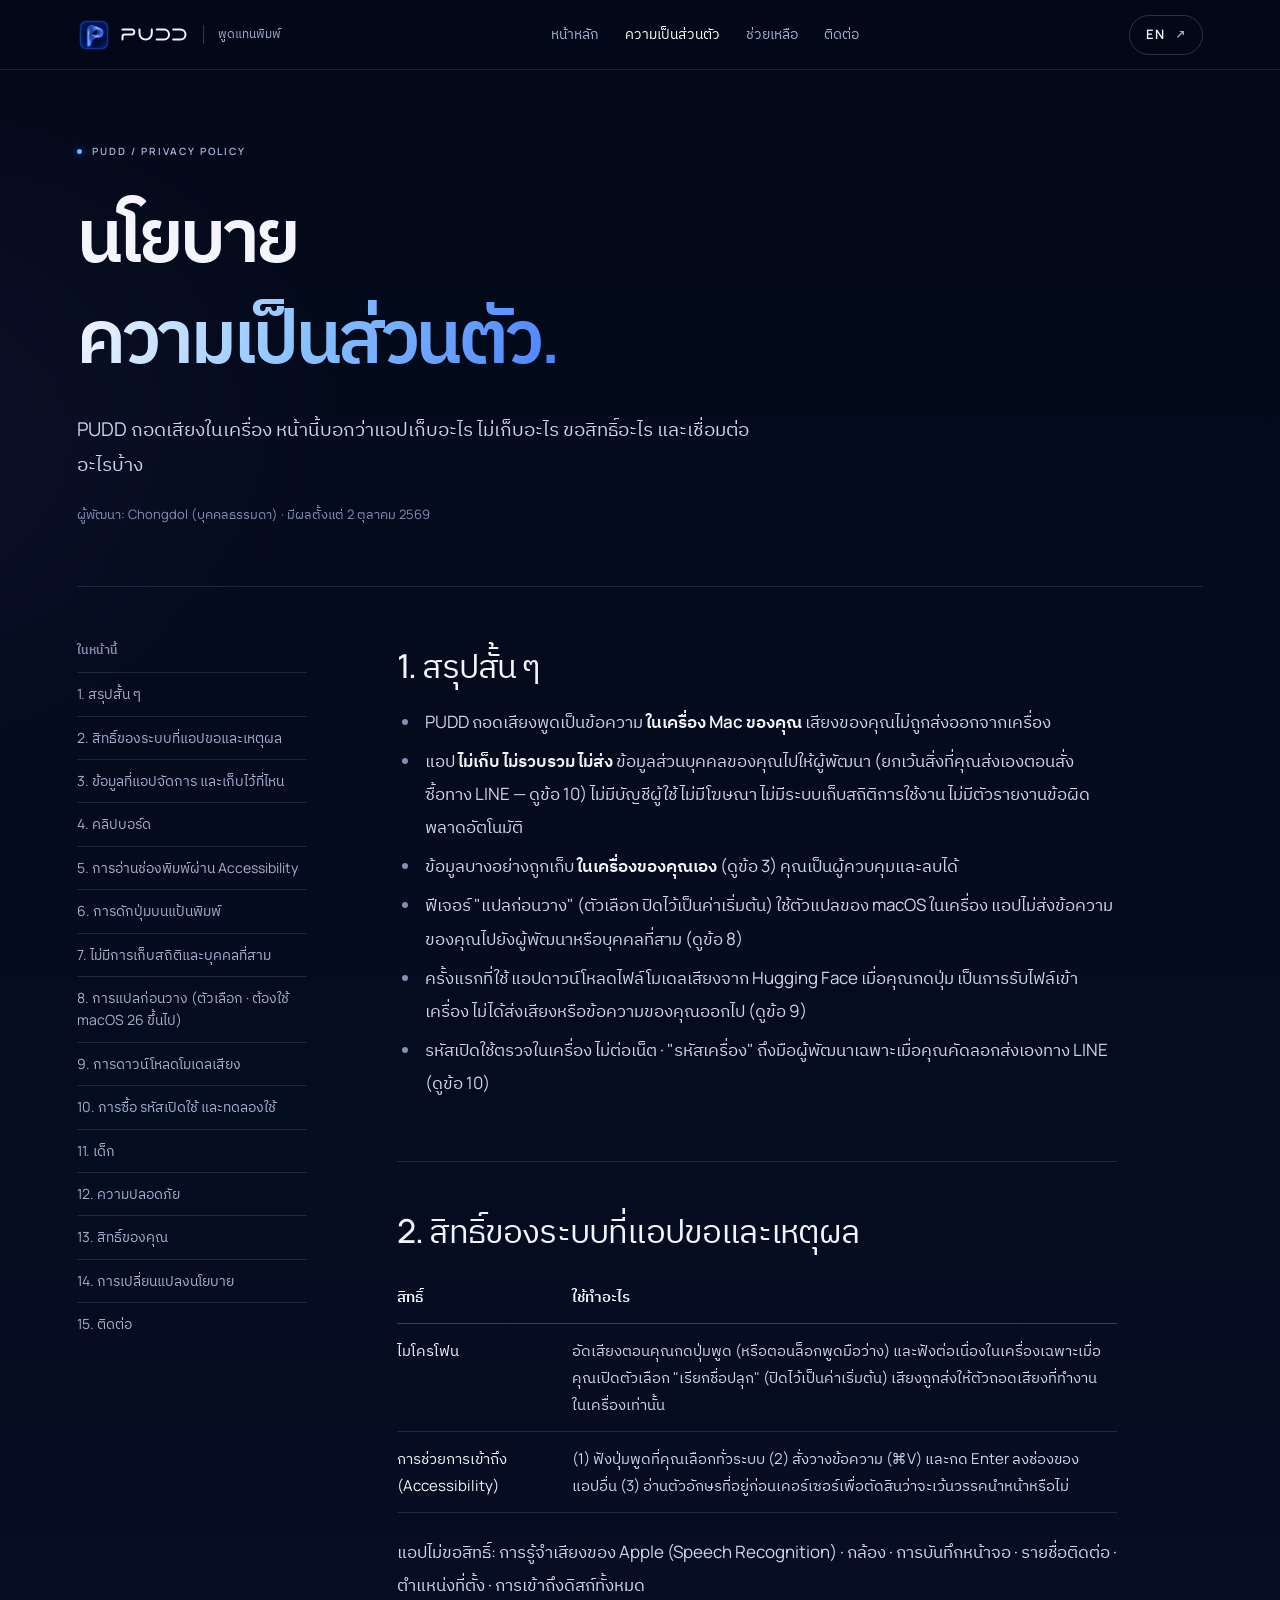
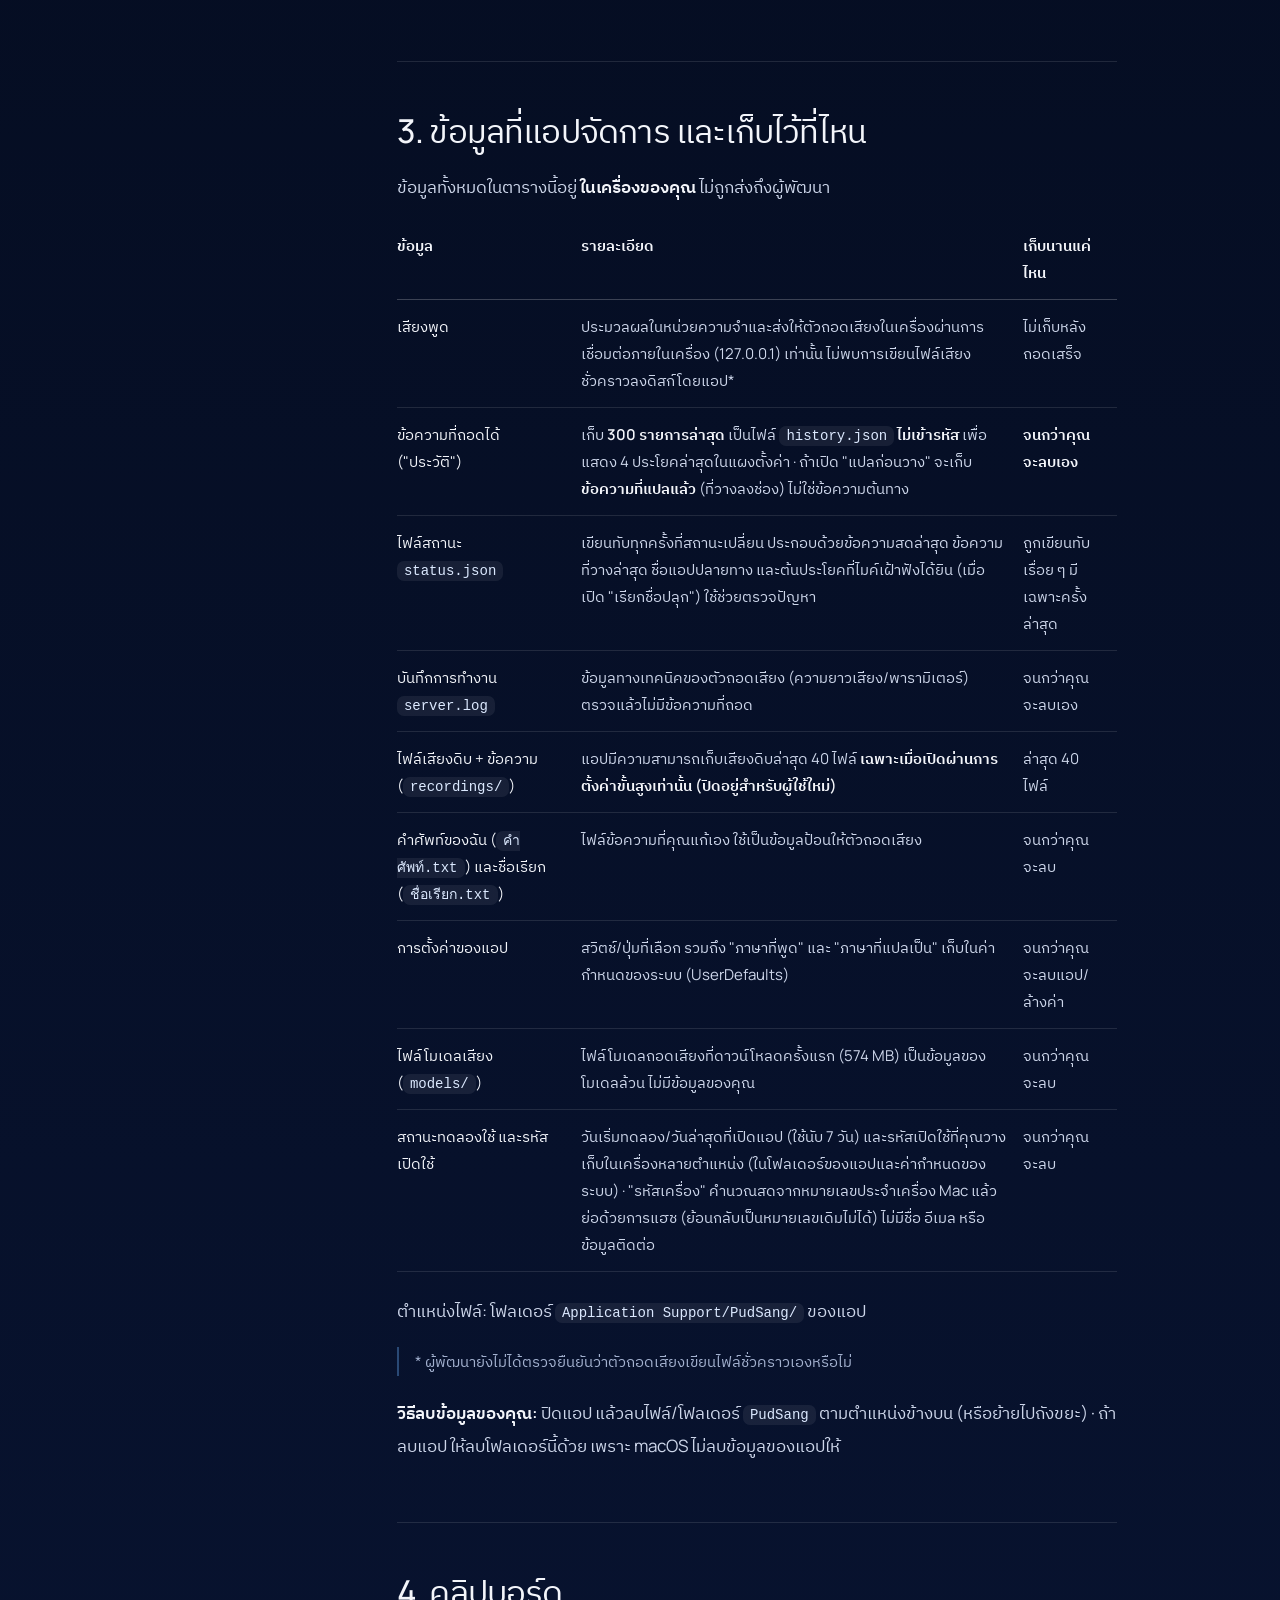
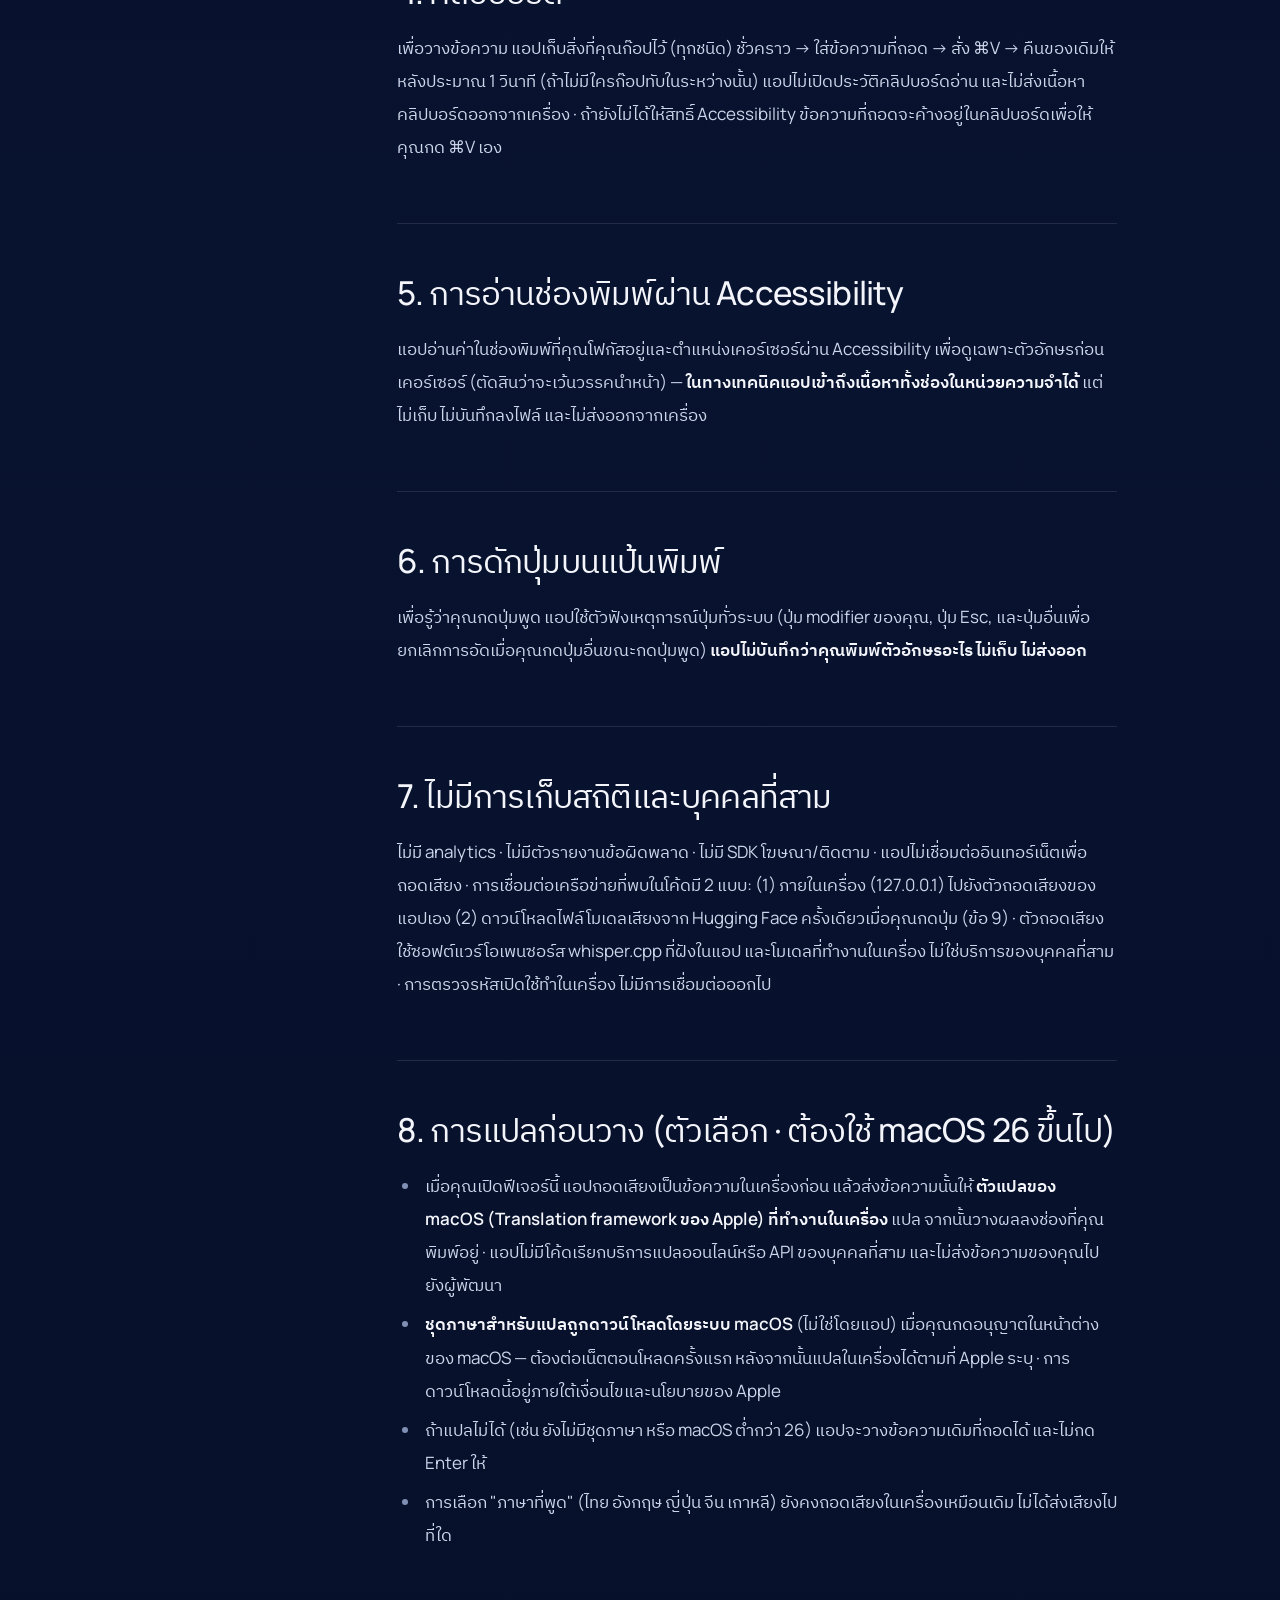
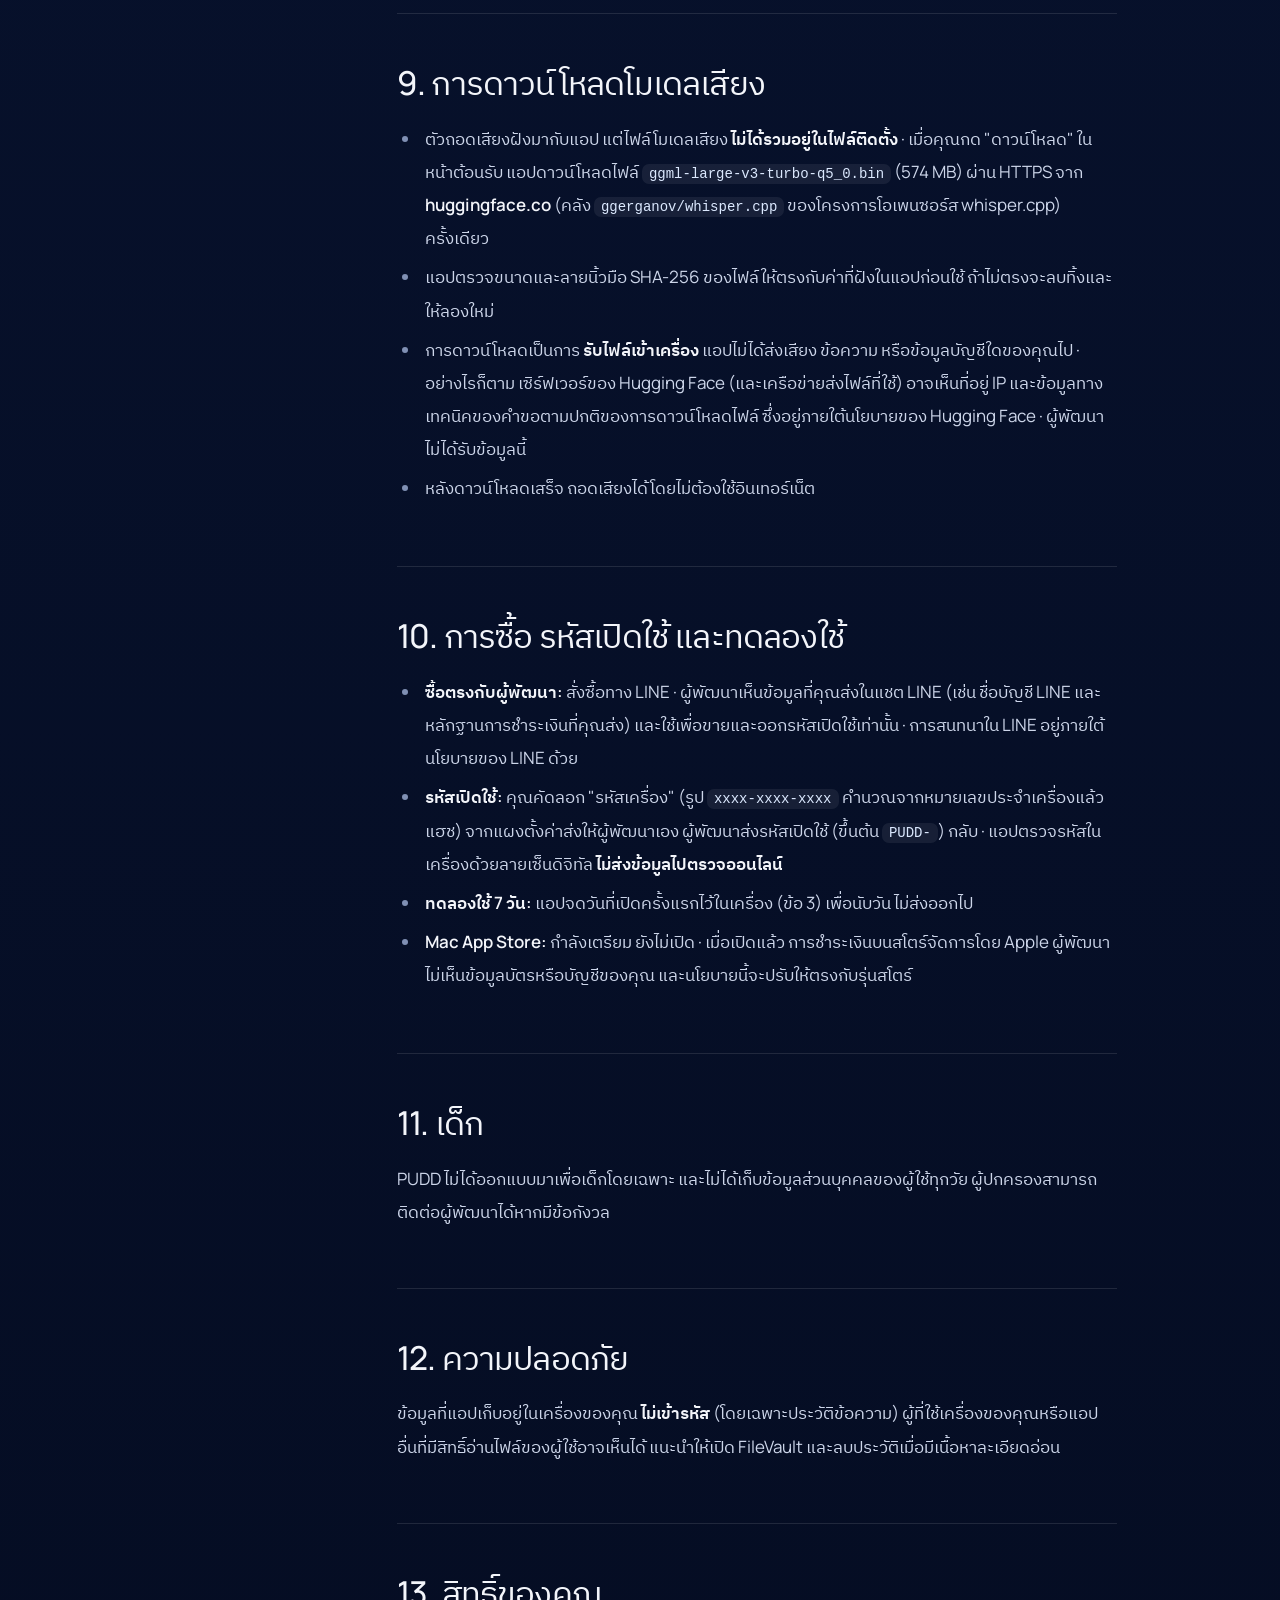
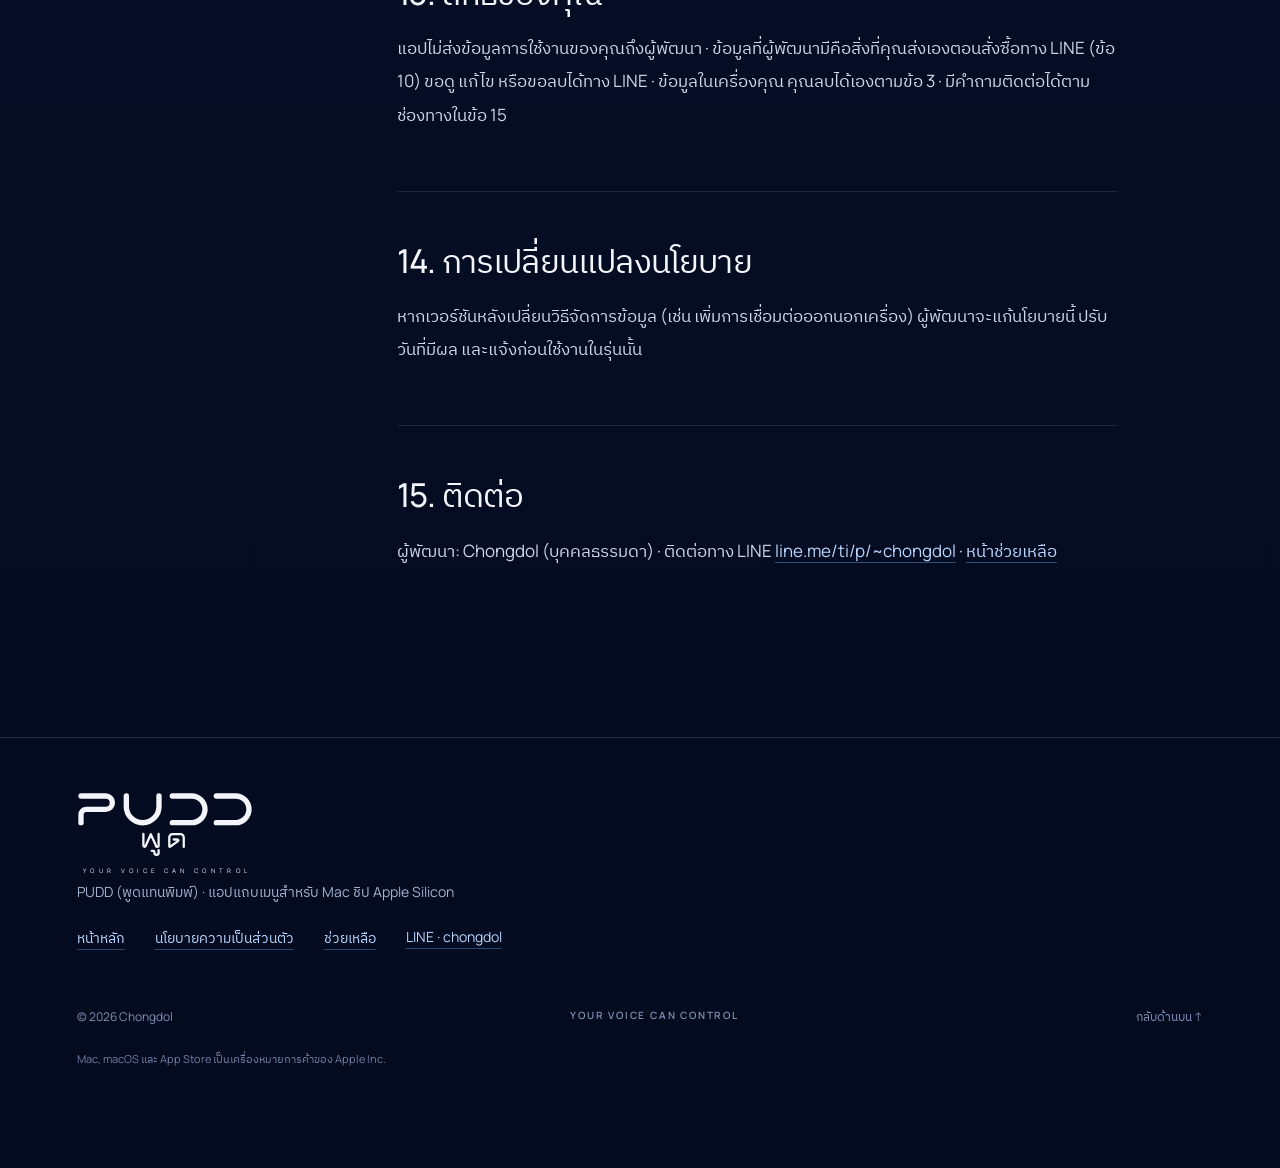
==== privacy.html @ 0d36661a "เว็บ PUDD (พูดแทนพิมพ์) — สำเนาจาก PUDSANG/web 2 ต.ค. 2569 Co-Authored-By: Claude Sonnet 5.5 <norepl" ====
<!doctype html>
<html lang="th">
<head>
<meta charset="utf-8">
<meta name="viewport" content="width=device-width,initial-scale=1">
<meta name="theme-color" content="#030918">
<title data-th="นโยบายความเป็นส่วนตัว — PUDD" data-en="Privacy policy — PUDD">นโยบายความเป็นส่วนตัว — PUDD</title>
<meta name="description" content="นโยบายความเป็นส่วนตัวของ PUDD (พูดแทนพิมพ์) — แอปถอดเสียงในเครื่อง หน้านี้บอกว่าแอปเก็บอะไรและไม่เก็บอะไร" data-content-th="นโยบายความเป็นส่วนตัวของ PUDD (พูดแทนพิมพ์) — แอปถอดเสียงในเครื่อง หน้านี้บอกว่าแอปเก็บอะไรและไม่เก็บอะไร" data-content-en="Privacy policy for PUDD — an on-device dictation app for Mac. What the app keeps, and what it does not.">
<meta property="og:type" content="article">
<meta property="og:site_name" content="PUDD">
<meta property="og:title" content="นโยบายความเป็นส่วนตัว — PUDD">
<meta property="og:description" content="นโยบายความเป็นส่วนตัวของ PUDD (พูดแทนพิมพ์) — แอปถอดเสียงในเครื่อง หน้านี้บอกว่าแอปเก็บอะไรและไม่เก็บอะไร">
<meta property="og:image" content="assets/og.png">
<meta name="twitter:card" content="summary_large_image">
<meta name="twitter:image" content="assets/og.png">
<link rel="icon" type="image/png" sizes="32x32" href="assets/favicon-32.png">
<link rel="icon" type="image/png" sizes="512x512" href="assets/icon-512.png">
<link rel="apple-touch-icon" sizes="180x180" href="assets/apple-touch-icon.png">
<link rel="stylesheet" href="style.css">
<link rel="stylesheet" href="motion.css">
<link rel="stylesheet" href="doc.css">
</head>
<body class="doc">
<a class="skip" href="#content" data-th="ข้ามไปเนื้อหา" data-en="Skip to content">ข้ามไปเนื้อหา</a>

<header class="site-header">
  <a class="brand" href="index.html" data-page="index.html" aria-label="PUDD">
    <img src="assets/icon-96.png" alt="" width="34" height="34">
    <svg viewBox="-30 -30 1320 260" aria-hidden="true"><g fill="none" stroke="currentColor" stroke-width="40" stroke-linecap="round" stroke-linejoin="round"><path d="M0,0 H185 A50,50 0 0 1 185,100 H40 A40,40 0 0 0 0,140 V200"/><path d="M340,0 V78 A122.5,122.5 0 0 0 585,78 V0"/><path d="M685,0 H830 A100,100 0 0 1 830,200 H685"/><path d="M1015,0 H1160 A100,100 0 0 1 1160,200 H1015"/></g></svg>
    <span data-th="พูดแทนพิมพ์" data-en="Speak instead of typing">พูดแทนพิมพ์</span>
  </a>
  <nav class="site-nav" aria-label="เมนูหลัก" data-label-th="เมนูหลัก" data-label-en="Main menu">
    <a href="index.html" data-page="index.html" data-th="หน้าหลัก" data-en="Home">หน้าหลัก</a>
    <a href="privacy.html" data-page="privacy.html" aria-current="page" data-th="ความเป็นส่วนตัว" data-en="Privacy">ความเป็นส่วนตัว</a>
    <a href="support.html" data-page="support.html" data-th="ช่วยเหลือ" data-en="Support">ช่วยเหลือ</a>
    <a href="index.html#contact" data-page="index.html" data-anchor="#contact" data-th="ติดต่อ" data-en="Contact">ติดต่อ</a>
  </nav>
  <button id="language" type="button" aria-label="Switch to English">EN <span aria-hidden="true">↗</span></button>
</header>

<main id="top">
<article class="doc-wrap">
  <header class="doc-head">
    <div class="eyebrow"><span class="dot"></span> PUDD / PRIVACY POLICY</div>
    <h1 data-th="นโยบาย&lt;br&gt;&lt;em&gt;ความเป็นส่วนตัว.&lt;/em&gt;" data-en="Privacy&lt;br&gt;&lt;em&gt;policy.&lt;/em&gt;">นโยบาย<br><em>ความเป็นส่วนตัว.</em></h1>
    <p class="doc-lead" data-th="PUDD ถอดเสียงในเครื่อง หน้านี้บอกว่าแอปเก็บอะไร ไม่เก็บอะไร ขอสิทธิ์อะไร และเชื่อมต่ออะไรบ้าง" data-en="PUDD transcribes on device. This page sets out what the app keeps, what it does not, which permissions it asks for, and what it connects to.">PUDD ถอดเสียงในเครื่อง หน้านี้บอกว่าแอปเก็บอะไร ไม่เก็บอะไร ขอสิทธิ์อะไร และเชื่อมต่ออะไรบ้าง</p>
    <p class="doc-meta" data-th="ผู้พัฒนา: Chongdol (บุคคลธรรมดา) · มีผลตั้งแต่ 2 ตุลาคม 2569" data-en="Developer: Chongdol (individual) · Effective 2 October 2026">ผู้พัฒนา: Chongdol (บุคคลธรรมดา) · มีผลตั้งแต่ 2 ตุลาคม 2569</p>
  </header>

  <!-- เนื้อหาเต็มอยู่ใน HTML ทั้งสองภาษา (ไม่ต้องรัน JS ก็อ่านได้) · app.js แค่ซ่อนภาษาที่ไม่ได้เลือก -->
  <div class="doc-lang" data-lang="th" lang="th">
  <div class="doc-body">
    <nav class="doc-toc" aria-label="สารบัญ">
      <span class="doc-toc-title">ในหน้านี้</span>
      <a href="#th-summary">1. สรุปสั้น ๆ</a>
      <a href="#th-permissions">2. สิทธิ์ของระบบที่แอปขอและเหตุผล</a>
      <a href="#th-data">3. ข้อมูลที่แอปจัดการ และเก็บไว้ที่ไหน</a>
      <a href="#th-clipboard">4. คลิปบอร์ด</a>
      <a href="#th-fields">5. การอ่านช่องพิมพ์ผ่าน Accessibility</a>
      <a href="#th-keyboard">6. การดักปุ่มบนแป้นพิมพ์</a>
      <a href="#th-thirdparty">7. ไม่มีการเก็บสถิติและบุคคลที่สาม</a>
      <a href="#th-translate">8. การแปลก่อนวาง (ตัวเลือก · ต้องใช้ macOS 26 ขึ้นไป)</a>
      <a href="#th-download">9. การดาวน์โหลดโมเดลเสียง</a>
      <a href="#th-purchase">10. การซื้อ รหัสเปิดใช้ และทดลองใช้</a>
      <a href="#th-children">11. เด็ก</a>
      <a href="#th-security">12. ความปลอดภัย</a>
      <a href="#th-rights">13. สิทธิ์ของคุณ</a>
      <a href="#th-changes">14. การเปลี่ยนแปลงนโยบาย</a>
      <a href="#th-contact">15. ติดต่อ</a>
    </nav>
    <div class="doc-content" id="content">
<section id="th-summary">
<h2>1. สรุปสั้น ๆ</h2>
<ul>
<li>PUDD ถอดเสียงพูดเป็นข้อความ <strong>ในเครื่อง Mac ของคุณ</strong> เสียงของคุณไม่ถูกส่งออกจากเครื่อง</li>
<li>แอป <strong>ไม่เก็บ ไม่รวบรวม ไม่ส่ง</strong> ข้อมูลส่วนบุคคลของคุณไปให้ผู้พัฒนา (ยกเว้นสิ่งที่คุณส่งเองตอนสั่งซื้อทาง LINE — ดูข้อ 10) ไม่มีบัญชีผู้ใช้ ไม่มีโฆษณา ไม่มีระบบเก็บสถิติการใช้งาน ไม่มีตัวรายงานข้อผิดพลาดอัตโนมัติ</li>
<li>ข้อมูลบางอย่างถูกเก็บ <strong>ในเครื่องของคุณเอง</strong> (ดูข้อ 3) คุณเป็นผู้ควบคุมและลบได้</li>
<li>ฟีเจอร์ "แปลก่อนวาง" (ตัวเลือก ปิดไว้เป็นค่าเริ่มต้น) ใช้ตัวแปลของ macOS ในเครื่อง แอปไม่ส่งข้อความของคุณไปยังผู้พัฒนาหรือบุคคลที่สาม (ดูข้อ 8)</li>
<li>ครั้งแรกที่ใช้ แอปดาวน์โหลดไฟล์โมเดลเสียงจาก Hugging Face เมื่อคุณกดปุ่ม เป็นการรับไฟล์เข้าเครื่อง ไม่ได้ส่งเสียงหรือข้อความของคุณออกไป (ดูข้อ 9)</li>
<li>รหัสเปิดใช้ตรวจในเครื่อง ไม่ต่อเน็ต · "รหัสเครื่อง" ถึงมือผู้พัฒนาเฉพาะเมื่อคุณคัดลอกส่งเองทาง LINE (ดูข้อ 10)</li>
</ul>
</section>
<section id="th-permissions">
<h2>2. สิทธิ์ของระบบที่แอปขอและเหตุผล</h2>
<div class="doc-table"><table><thead><tr><th>สิทธิ์</th><th>ใช้ทำอะไร</th></tr></thead><tbody>
<tr><td>ไมโครโฟน</td><td>อัดเสียงตอนคุณกดปุ่มพูด (หรือตอนล็อกพูดมือว่าง) และฟังต่อเนื่องในเครื่องเฉพาะเมื่อคุณเปิดตัวเลือก "เรียกชื่อปลุก" (ปิดไว้เป็นค่าเริ่มต้น) เสียงถูกส่งให้ตัวถอดเสียงที่ทำงานในเครื่องเท่านั้น</td></tr>
<tr><td>การช่วยการเข้าถึง (Accessibility)</td><td>(1) ฟังปุ่มพูดที่คุณเลือกทั่วระบบ (2) สั่งวางข้อความ (⌘V) และกด Enter ลงช่องของแอปอื่น (3) อ่านตัวอักษรที่อยู่ก่อนเคอร์เซอร์เพื่อตัดสินว่าจะเว้นวรรคนำหน้าหรือไม่</td></tr>
</tbody></table></div>
<p>แอปไม่ขอสิทธิ์: การรู้จำเสียงของ Apple (Speech Recognition) · กล้อง · การบันทึกหน้าจอ · รายชื่อติดต่อ · ตำแหน่งที่ตั้ง · การเข้าถึงดิสก์ทั้งหมด</p>
</section>
<section id="th-data">
<h2>3. ข้อมูลที่แอปจัดการ และเก็บไว้ที่ไหน</h2>
<p>ข้อมูลทั้งหมดในตารางนี้อยู่ <strong>ในเครื่องของคุณ</strong> ไม่ถูกส่งถึงผู้พัฒนา</p>
<div class="doc-table"><table><thead><tr><th>ข้อมูล</th><th>รายละเอียด</th><th>เก็บนานแค่ไหน</th></tr></thead><tbody>
<tr><td>เสียงพูด</td><td>ประมวลผลในหน่วยความจำและส่งให้ตัวถอดเสียงในเครื่องผ่านการเชื่อมต่อภายในเครื่อง (127.0.0.1) เท่านั้น ไม่พบการเขียนไฟล์เสียงชั่วคราวลงดิสก์โดยแอป*</td><td>ไม่เก็บหลังถอดเสร็จ</td></tr>
<tr><td>ข้อความที่ถอดได้ ("ประวัติ")</td><td>เก็บ <strong>300 รายการล่าสุด</strong> เป็นไฟล์ <code>history.json</code> <strong>ไม่เข้ารหัส</strong> เพื่อแสดง 4 ประโยคล่าสุดในแผงตั้งค่า · ถ้าเปิด "แปลก่อนวาง" จะเก็บ <strong>ข้อความที่แปลแล้ว</strong> (ที่วางลงช่อง) ไม่ใช่ข้อความต้นทาง</td><td><strong>จนกว่าคุณจะลบเอง</strong></td></tr>
<tr><td>ไฟล์สถานะ <code>status.json</code></td><td>เขียนทับทุกครั้งที่สถานะเปลี่ยน ประกอบด้วยข้อความสดล่าสุด ข้อความที่วางล่าสุด ชื่อแอปปลายทาง และต้นประโยคที่ไมค์เฝ้าฟังได้ยิน (เมื่อเปิด "เรียกชื่อปลุก") ใช้ช่วยตรวจปัญหา</td><td>ถูกเขียนทับเรื่อย ๆ มีเฉพาะครั้งล่าสุด</td></tr>
<tr><td>บันทึกการทำงาน <code>server.log</code></td><td>ข้อมูลทางเทคนิคของตัวถอดเสียง (ความยาวเสียง/พารามิเตอร์) ตรวจแล้วไม่มีข้อความที่ถอด</td><td>จนกว่าคุณจะลบเอง</td></tr>
<tr><td>ไฟล์เสียงดิบ + ข้อความ (<code>recordings/</code>)</td><td>แอปมีความสามารถเก็บเสียงดิบล่าสุด 40 ไฟล์ <strong>เฉพาะเมื่อเปิดผ่านการตั้งค่าขั้นสูงเท่านั้น (ปิดอยู่สำหรับผู้ใช้ใหม่)</strong></td><td>ล่าสุด 40 ไฟล์</td></tr>
<tr><td>คำศัพท์ของฉัน (<code>คำศัพท์.txt</code>) และชื่อเรียก (<code>ชื่อเรียก.txt</code>)</td><td>ไฟล์ข้อความที่คุณแก้เอง ใช้เป็นข้อมูลป้อนให้ตัวถอดเสียง</td><td>จนกว่าคุณจะลบ</td></tr>
<tr><td>การตั้งค่าของแอป</td><td>สวิตช์/ปุ่มที่เลือก รวมถึง "ภาษาที่พูด" และ "ภาษาที่แปลเป็น" เก็บในค่ากำหนดของระบบ (UserDefaults)</td><td>จนกว่าคุณจะลบแอป/ล้างค่า</td></tr>
<tr><td>ไฟล์โมเดลเสียง (<code>models/</code>)</td><td>ไฟล์โมเดลถอดเสียงที่ดาวน์โหลดครั้งแรก (574 MB) เป็นข้อมูลของโมเดลล้วน ไม่มีข้อมูลของคุณ</td><td>จนกว่าคุณจะลบ</td></tr>
<tr><td>สถานะทดลองใช้ และรหัสเปิดใช้</td><td>วันเริ่มทดลอง/วันล่าสุดที่เปิดแอป (ใช้นับ 7 วัน) และรหัสเปิดใช้ที่คุณวาง เก็บในเครื่องหลายตำแหน่ง (ในโฟลเดอร์ของแอปและค่ากำหนดของระบบ) · "รหัสเครื่อง" คำนวณสดจากหมายเลขประจำเครื่อง Mac แล้วย่อด้วยการแฮช (ย้อนกลับเป็นหมายเลขเดิมไม่ได้) ไม่มีชื่อ อีเมล หรือข้อมูลติดต่อ</td><td>จนกว่าคุณจะลบ</td></tr>
</tbody></table></div>
<p>ตำแหน่งไฟล์: โฟลเดอร์ <code>Application Support/PudSang/</code> ของแอป</p>
<p class="note">* ผู้พัฒนายังไม่ได้ตรวจยืนยันว่าตัวถอดเสียงเขียนไฟล์ชั่วคราวเองหรือไม่</p>
<p><strong>วิธีลบข้อมูลของคุณ:</strong> ปิดแอป แล้วลบไฟล์/โฟลเดอร์ <code>PudSang</code> ตามตำแหน่งข้างบน (หรือย้ายไปถังขยะ) · ถ้าลบแอป ให้ลบโฟลเดอร์นี้ด้วย เพราะ macOS ไม่ลบข้อมูลของแอปให้</p>
</section>
<section id="th-clipboard">
<h2>4. คลิปบอร์ด</h2>
<p>เพื่อวางข้อความ แอปเก็บสิ่งที่คุณก๊อปไว้ (ทุกชนิด) ชั่วคราว → ใส่ข้อความที่ถอด → สั่ง ⌘V → คืนของเดิมให้หลังประมาณ 1 วินาที (ถ้าไม่มีใครก๊อปทับในระหว่างนั้น) แอปไม่เปิดประวัติคลิปบอร์ดอ่าน และไม่ส่งเนื้อหาคลิปบอร์ดออกจากเครื่อง · ถ้ายังไม่ได้ให้สิทธิ์ Accessibility ข้อความที่ถอดจะค้างอยู่ในคลิปบอร์ดเพื่อให้คุณกด ⌘V เอง</p>
</section>
<section id="th-fields">
<h2>5. การอ่านช่องพิมพ์ผ่าน Accessibility</h2>
<p>แอปอ่านค่าในช่องพิมพ์ที่คุณโฟกัสอยู่และตำแหน่งเคอร์เซอร์ผ่าน Accessibility เพื่อดูเฉพาะตัวอักษรก่อนเคอร์เซอร์ (ตัดสินว่าจะเว้นวรรคนำหน้า) — <strong>ในทางเทคนิคแอปเข้าถึงเนื้อหาทั้งช่องในหน่วยความจำได้</strong> แต่ไม่เก็บ ไม่บันทึกลงไฟล์ และไม่ส่งออกจากเครื่อง</p>
</section>
<section id="th-keyboard">
<h2>6. การดักปุ่มบนแป้นพิมพ์</h2>
<p>เพื่อรู้ว่าคุณกดปุ่มพูด แอปใช้ตัวฟังเหตุการณ์ปุ่มทั่วระบบ (ปุ่ม modifier ของคุณ, ปุ่ม Esc, และปุ่มอื่นเพื่อยกเลิกการอัดเมื่อคุณกดปุ่มอื่นขณะกดปุ่มพูด) <strong>แอปไม่บันทึกว่าคุณพิมพ์ตัวอักษรอะไร ไม่เก็บ ไม่ส่งออก</strong></p>
</section>
<section id="th-thirdparty">
<h2>7. ไม่มีการเก็บสถิติและบุคคลที่สาม</h2>
<p>ไม่มี analytics · ไม่มีตัวรายงานข้อผิดพลาด · ไม่มี SDK โฆษณา/ติดตาม · แอปไม่เชื่อมต่ออินเทอร์เน็ตเพื่อถอดเสียง · การเชื่อมต่อเครือข่ายที่พบในโค้ดมี 2 แบบ: (1) ภายในเครื่อง (127.0.0.1) ไปยังตัวถอดเสียงของแอปเอง (2) ดาวน์โหลดไฟล์โมเดลเสียงจาก Hugging Face ครั้งเดียวเมื่อคุณกดปุ่ม (ข้อ 9) · ตัวถอดเสียงใช้ซอฟต์แวร์โอเพนซอร์ส whisper.cpp ที่ฝังในแอป และโมเดลที่ทำงานในเครื่อง ไม่ใช่บริการของบุคคลที่สาม · การตรวจรหัสเปิดใช้ทำในเครื่อง ไม่มีการเชื่อมต่อออกไป</p>
</section>
<section id="th-translate">
<h2>8. การแปลก่อนวาง (ตัวเลือก · ต้องใช้ macOS 26 ขึ้นไป)</h2>
<ul>
<li>เมื่อคุณเปิดฟีเจอร์นี้ แอปถอดเสียงเป็นข้อความในเครื่องก่อน แล้วส่งข้อความนั้นให้ <strong>ตัวแปลของ macOS (Translation framework ของ Apple) ที่ทำงานในเครื่อง</strong> แปล จากนั้นวางผลลงช่องที่คุณพิมพ์อยู่ · แอปไม่มีโค้ดเรียกบริการแปลออนไลน์หรือ API ของบุคคลที่สาม และไม่ส่งข้อความของคุณไปยังผู้พัฒนา</li>
<li><strong>ชุดภาษาสำหรับแปลถูกดาวน์โหลดโดยระบบ macOS</strong> (ไม่ใช่โดยแอป) เมื่อคุณกดอนุญาตในหน้าต่างของ macOS — ต้องต่อเน็ตตอนโหลดครั้งแรก หลังจากนั้นแปลในเครื่องได้ตามที่ Apple ระบุ · การดาวน์โหลดนี้อยู่ภายใต้เงื่อนไขและนโยบายของ Apple</li>
<li>ถ้าแปลไม่ได้ (เช่น ยังไม่มีชุดภาษา หรือ macOS ต่ำกว่า 26) แอปจะวางข้อความเดิมที่ถอดได้ และไม่กด Enter ให้</li>
<li>การเลือก "ภาษาที่พูด" (ไทย อังกฤษ ญี่ปุ่น จีน เกาหลี) ยังคงถอดเสียงในเครื่องเหมือนเดิม ไม่ได้ส่งเสียงไปที่ใด</li>
</ul>
</section>
<section id="th-download">
<h2>9. การดาวน์โหลดโมเดลเสียง</h2>
<ul>
<li>ตัวถอดเสียงฝังมากับแอป แต่ไฟล์โมเดลเสียง <strong>ไม่ได้รวมอยู่ในไฟล์ติดตั้ง</strong> · เมื่อคุณกด "ดาวน์โหลด" ในหน้าต้อนรับ แอปดาวน์โหลดไฟล์ <code>ggml-large-v3-turbo-q5_0.bin</code> (574 MB) ผ่าน HTTPS จาก <strong>huggingface.co</strong> (คลัง <code>ggerganov/whisper.cpp</code> ของโครงการโอเพนซอร์ส whisper.cpp) ครั้งเดียว</li>
<li>แอปตรวจขนาดและลายนิ้วมือ SHA-256 ของไฟล์ให้ตรงกับค่าที่ฝังในแอปก่อนใช้ ถ้าไม่ตรงจะลบทิ้งและให้ลองใหม่</li>
<li>การดาวน์โหลดเป็นการ <strong>รับไฟล์เข้าเครื่อง</strong> แอปไม่ได้ส่งเสียง ข้อความ หรือข้อมูลบัญชีใดของคุณไป · อย่างไรก็ตาม เซิร์ฟเวอร์ของ Hugging Face (และเครือข่ายส่งไฟล์ที่ใช้) อาจเห็นที่อยู่ IP และข้อมูลทางเทคนิคของคำขอตามปกติของการดาวน์โหลดไฟล์ ซึ่งอยู่ภายใต้นโยบายของ Hugging Face · ผู้พัฒนาไม่ได้รับข้อมูลนี้</li>
<li>หลังดาวน์โหลดเสร็จ ถอดเสียงได้โดยไม่ต้องใช้อินเทอร์เน็ต</li>
</ul>
</section>
<section id="th-purchase">
<h2>10. การซื้อ รหัสเปิดใช้ และทดลองใช้</h2>
<ul>
<li><strong>ซื้อตรงกับผู้พัฒนา:</strong> สั่งซื้อทาง LINE · ผู้พัฒนาเห็นข้อมูลที่คุณส่งในแชต LINE (เช่น ชื่อบัญชี LINE และหลักฐานการชำระเงินที่คุณส่ง) และใช้เพื่อขายและออกรหัสเปิดใช้เท่านั้น · การสนทนาใน LINE อยู่ภายใต้นโยบายของ LINE ด้วย</li>
<li><strong>รหัสเปิดใช้:</strong> คุณคัดลอก "รหัสเครื่อง" (รูป <code>xxxx-xxxx-xxxx</code> คำนวณจากหมายเลขประจำเครื่องแล้วแฮช) จากแผงตั้งค่าส่งให้ผู้พัฒนาเอง ผู้พัฒนาส่งรหัสเปิดใช้ (ขึ้นต้น <code>PUDD-</code>) กลับ · แอปตรวจรหัสในเครื่องด้วยลายเซ็นดิจิทัล <strong>ไม่ส่งข้อมูลไปตรวจออนไลน์</strong></li>
<li><strong>ทดลองใช้ 7 วัน:</strong> แอปจดวันที่เปิดครั้งแรกไว้ในเครื่อง (ข้อ 3) เพื่อนับวัน ไม่ส่งออกไป</li>
<li><strong>Mac App Store:</strong> กำลังเตรียม ยังไม่เปิด · เมื่อเปิดแล้ว การชำระเงินบนสโตร์จัดการโดย Apple ผู้พัฒนาไม่เห็นข้อมูลบัตรหรือบัญชีของคุณ และนโยบายนี้จะปรับให้ตรงกับรุ่นสโตร์</li>
</ul>
</section>
<section id="th-children">
<h2>11. เด็ก</h2>
<p>PUDD ไม่ได้ออกแบบมาเพื่อเด็กโดยเฉพาะ และไม่ได้เก็บข้อมูลส่วนบุคคลของผู้ใช้ทุกวัย ผู้ปกครองสามารถติดต่อผู้พัฒนาได้หากมีข้อกังวล</p>
</section>
<section id="th-security">
<h2>12. ความปลอดภัย</h2>
<p>ข้อมูลที่แอปเก็บอยู่ในเครื่องของคุณ <strong>ไม่เข้ารหัส</strong> (โดยเฉพาะประวัติข้อความ) ผู้ที่ใช้เครื่องของคุณหรือแอปอื่นที่มีสิทธิ์อ่านไฟล์ของผู้ใช้อาจเห็นได้ แนะนำให้เปิด FileVault และลบประวัติเมื่อมีเนื้อหาละเอียดอ่อน</p>
</section>
<section id="th-rights">
<h2>13. สิทธิ์ของคุณ</h2>
<p>แอปไม่ส่งข้อมูลการใช้งานของคุณถึงผู้พัฒนา · ข้อมูลที่ผู้พัฒนามีคือสิ่งที่คุณส่งเองตอนสั่งซื้อทาง LINE (ข้อ 10) ขอดู แก้ไข หรือขอลบได้ทาง LINE · ข้อมูลในเครื่องคุณ คุณลบได้เองตามข้อ 3 · มีคำถามติดต่อได้ตามช่องทางในข้อ 15</p>
</section>
<section id="th-changes">
<h2>14. การเปลี่ยนแปลงนโยบาย</h2>
<p>หากเวอร์ชันหลังเปลี่ยนวิธีจัดการข้อมูล (เช่น เพิ่มการเชื่อมต่อออกนอกเครื่อง) ผู้พัฒนาจะแก้นโยบายนี้ ปรับวันที่มีผล และแจ้งก่อนใช้งานในรุ่นนั้น</p>
</section>
<section id="th-contact">
<h2>15. ติดต่อ</h2>
<p>ผู้พัฒนา: Chongdol (บุคคลธรรมดา) · ติดต่อทาง LINE <a href="https://line.me/ti/p/~chongdol" target="_blank" rel="noopener noreferrer">line.me/ti/p/~chongdol</a> · <a href="support.html">หน้าช่วยเหลือ</a></p>
</section>
    </div>
  </div>
  </div>
  <div class="doc-lang" data-lang="en" lang="en">
  <div class="doc-body">
    <nav class="doc-toc" aria-label="Contents">
      <span class="doc-toc-title">On this page</span>
      <a href="#en-summary">1. Summary</a>
      <a href="#en-permissions">2. System permissions the app asks for, and why</a>
      <a href="#en-data">3. Data the app handles, and where it lives</a>
      <a href="#en-clipboard">4. Clipboard</a>
      <a href="#en-fields">5. Reading text fields through Accessibility</a>
      <a href="#en-keyboard">6. Keyboard monitoring</a>
      <a href="#en-thirdparty">7. No analytics, no third parties</a>
      <a href="#en-translate">8. Translate before pasting (optional · requires macOS 26 or later)</a>
      <a href="#en-download">9. Speech model download</a>
      <a href="#en-purchase">10. Purchases, activation codes and the trial</a>
      <a href="#en-children">11. Children</a>
      <a href="#en-security">12. Security</a>
      <a href="#en-rights">13. Your rights</a>
      <a href="#en-changes">14. Changes to this policy</a>
      <a href="#en-contact">15. Contact</a>
    </nav>
    <div class="doc-content">
<section id="en-summary">
<h2>1. Summary</h2>
<ul>
<li>PUDD turns speech into text <strong>on your Mac</strong>. Your voice is not sent off your device.</li>
<li>The app <strong>does not collect or send</strong> your personal data to the developer (except what you send yourself when ordering on LINE — see section 10). There are no user accounts, no ads, no usage analytics, and no automatic crash reporting.</li>
<li>Some data is stored <strong>on your own Mac</strong> (see section 3). You control it and can delete it.</li>
<li>The optional “Translate before pasting” feature (off by default) uses the on-device translator in macOS. The app does not send your text to the developer or to any third party (see section 8).</li>
<li>On first use, when you press the button, the app downloads a speech model file from Hugging Face. This brings a file onto your Mac; it does not send your voice or text anywhere (see section 9).</li>
<li>The activation code is checked on your Mac, offline. Your “machine code” reaches the developer only if you copy it and send it yourself on LINE (see section 10).</li>
</ul>
</section>
<section id="en-permissions">
<h2>2. System permissions the app asks for, and why</h2>
<div class="doc-table"><table><thead><tr><th>Permission</th><th>Purpose</th></tr></thead><tbody>
<tr><td>Microphone</td><td>To record while you hold the talk key (or while hands-free mode is locked), and to listen continuously on your Mac only if you turn on the optional "wake name" feature (off by default). Audio is passed only to the speech engine running on your Mac.</td></tr>
<tr><td>Accessibility</td><td>(1) Detect the talk key you chose, system-wide. (2) Paste the text (⌘V) and press Enter in another app's field. (3) Read the characters immediately before the cursor to decide whether to add a leading space.</td></tr>
</tbody></table></div>
<p>The app does not ask for: Apple Speech Recognition, camera, screen recording, contacts, location, or full disk access.</p>
</section>
<section id="en-data">
<h2>3. Data the app handles, and where it lives</h2>
<p>Everything in this table stays <strong>on your Mac</strong>. None of it is sent to the developer.</p>
<div class="doc-table"><table><thead><tr><th>Data</th><th>Details</th><th>Retention</th></tr></thead><tbody>
<tr><td>Speech audio</td><td>Processed in memory and handed to the on-device speech engine over a connection that stays inside your Mac (127.0.0.1). The app was not found to write temporary audio files to disk.*</td><td>Not kept after transcription</td></tr>
<tr><td>Transcribed text ("history")</td><td>The <strong>latest 300 entries</strong> are saved in <code>history.json</code>, <strong>unencrypted</strong>, to show recent sentences in the settings panel. If “Translate before pasting” is on, the stored text is the <strong>translated text</strong> that was pasted, not the original.</td><td><strong>Until you delete it</strong></td></tr>
<tr><td>Status file <code>status.json</code></td><td>Overwritten whenever the status changes. Contains the latest live text, the latest pasted text, the target app name, and the beginning of a phrase the always-listening microphone heard (only when the wake name is on). Used for troubleshooting.</td><td>Overwritten continuously; only the latest values</td></tr>
<tr><td>Engine log <code>server.log</code></td><td>Technical details from the speech engine (audio length, parameters). Checked: it contains no transcribed text.</td><td>Until you delete it</td></tr>
<tr><td>Raw audio + text (<code>recordings/</code>)</td><td>The app has a capability to keep the latest 40 raw recordings <strong>only if enabled through an advanced setting (off for new users)</strong>.</td><td>Latest 40 files</td></tr>
<tr><td>My Words (<code>คำศัพท์.txt</code>) and wake names (<code>ชื่อเรียก.txt</code>)</td><td>Text files you edit yourself, used as input hints for the speech engine.</td><td>Until you delete them</td></tr>
<tr><td>App settings</td><td>Your switches and choices, including the spoken language and the translation language, stored in macOS preferences (UserDefaults).</td><td>Until you delete the app or reset preferences</td></tr>
<tr><td>Speech model file (<code>models/</code>)</td><td>The speech model downloaded on first use (574 MB). Model data only; it contains nothing about you.</td><td>Until you delete it</td></tr>
<tr><td>Trial status and activation code</td><td>The trial start date and the last date the app was opened (to count the 7 days), and the activation code you pasted, stored in several places on your Mac (the app's folder and macOS preferences). The “machine code” is computed on the fly from your Mac's hardware identifier and hashed (it cannot be turned back into the original identifier); it contains no name, email or contact details.</td><td>Until you delete them</td></tr>
</tbody></table></div>
<p>File location: the app's <code>Application Support/PudSang/</code> folder.</p>
<p class="note">* The developer has not yet verified whether the speech engine itself writes temporary files.</p>
<p><strong>How to delete your data:</strong> quit the app, then delete the <code>PudSang</code> folder at the location above (or move it to the Trash). If you remove the app, also delete this folder, because macOS does not remove app data for you.</p>
</section>
<section id="en-clipboard">
<h2>4. Clipboard</h2>
<p>To paste, the app temporarily stores whatever you had copied (every type), puts the transcribed text on the clipboard, sends ⌘V, and then restores your previous clipboard about one second later (if nothing else was copied in the meantime). The app does not read clipboard history and does not send clipboard contents off your Mac. If Accessibility permission has not been granted, the transcribed text stays on the clipboard so you can press ⌘V yourself.</p>
</section>
<section id="en-fields">
<h2>5. Reading text fields through Accessibility</h2>
<p>The app reads the value of the focused text field and the cursor position through Accessibility, only to look at the characters before the cursor (to decide on a leading space). <strong>Technically the app can access the whole field's contents in memory</strong>, but it does not store them, write them to files, or send them off your Mac.</p>
</section>
<section id="en-keyboard">
<h2>6. Keyboard monitoring</h2>
<p>To know when you press the talk key, the app uses a system-wide key event monitor (your modifier key, Esc, and other keys that cancel a recording if you press them while holding the talk key). <strong>The app does not record which characters you type, and does not store or transmit them.</strong></p>
</section>
<section id="en-thirdparty">
<h2>7. No analytics, no third parties</h2>
<p>No analytics. No crash reporter. No advertising or tracking SDKs. The app does not use the internet to transcribe. The code contains two kinds of network connection: (1) a local one (127.0.0.1) to the app's own speech engine, and (2) a one-time download of the speech model file from Hugging Face when you press the button (section 9). The engine is the open-source whisper.cpp, bundled in the app, with a model that runs on your Mac; they are not third-party services. Activation codes are checked on your Mac with no network connection.</p>
</section>
<section id="en-translate">
<h2>8. Translate before pasting (optional · requires macOS 26 or later)</h2>
<ul>
<li>When you turn this on, the app transcribes your speech on your Mac first, then hands that text to <strong>the on-device translator built into macOS (Apple's Translation framework)</strong>, and pastes the result into the field you are typing in. The app contains no code that calls an online translation service or a third-party API, and it does not send your text to the developer.</li>
<li><strong>Translation language packs are downloaded by macOS itself</strong> (not by the app) when you approve the macOS prompt. An internet connection is needed for that first download; after that, translation runs on your Mac, as Apple states. That download is governed by Apple's terms and policies.</li>
<li>If translation is not possible (for example the language pack is missing, or macOS is older than 26), the app pastes your original transcribed text and does not press Enter.</li>
<li>Choosing a spoken language (Thai, English, Japanese, Chinese, Korean) still transcribes on your Mac; no audio is sent anywhere.</li>
</ul>
</section>
<section id="en-download">
<h2>9. Speech model download</h2>
<ul>
<li>The speech engine is bundled in the app, but the speech model file is <strong>not included in the installer</strong>. When you press “ดาวน์โหลด” (Download) on the welcome screen, the app downloads <code>ggml-large-v3-turbo-q5_0.bin</code> (574 MB) once, over HTTPS, from <strong>huggingface.co</strong> (the <code>ggerganov/whisper.cpp</code> repository of the open-source whisper.cpp project).</li>
<li>Before using it, the app checks the file's size and SHA-256 fingerprint against values built into the app. If they do not match, the file is deleted and you can try again.</li>
<li>The download <strong>brings a file onto your Mac</strong>. The app does not send your voice, text or any account details. As with any file download, Hugging Face's servers (and any delivery network they use) may see your IP address and technical request details, under Hugging Face's own policies. The developer does not receive this information.</li>
<li>After the download, transcription works without an internet connection.</li>
</ul>
</section>
<section id="en-purchase">
<h2>10. Purchases, activation codes and the trial</h2>
<ul>
<li><strong>Buying directly from the developer:</strong> you order on LINE. The developer sees what you send in the LINE chat (such as your LINE display name and any payment proof you send) and uses it only to complete the sale and issue your activation code. LINE conversations are also subject to LINE's policies.</li>
<li><strong>Activation code:</strong> you copy the “machine code” (like <code>xxxx-xxxx-xxxx</code>, derived from your Mac's hardware identifier and hashed) from the panel and send it to the developer yourself; the developer sends back an activation code starting with <code>PUDD-</code>. The app checks the code on your Mac with a digital signature; <strong>nothing is sent online to verify it</strong>.</li>
<li><strong>7-day trial:</strong> the app records the first-launch date on your Mac (section 3) to count the days. It is not sent anywhere.</li>
<li><strong>Mac App Store:</strong> being prepared, not live yet. Once it is, payment on the store is handled by Apple, the developer does not see your card or account details, and this policy will be updated for the store version.</li>
</ul>
</section>
<section id="en-children">
<h2>11. Children</h2>
<p>PUDD is not designed specifically for children and does not collect personal data from users of any age. Parents may contact the developer with any concerns.</p>
</section>
<section id="en-security">
<h2>12. Security</h2>
<p>Data the app stores on your Mac, especially the text history, is <strong>not encrypted</strong>. Anyone with access to your Mac, or other apps allowed to read your user files, may be able to see it. We recommend turning on FileVault and deleting your history when it contains sensitive content.</p>
</section>
<section id="en-rights">
<h2>13. Your rights</h2>
<p>The app does not send your usage data to the developer. What the developer holds is only what you sent yourself when ordering on LINE (section 10); you can ask on LINE to see, correct or delete it. You can delete the data on your Mac yourself (section 3). For questions, use the contact details in section 15.</p>
</section>
<section id="en-changes">
<h2>14. Changes to this policy</h2>
<p>If a later version changes how data is handled (for example, adds a connection that leaves your Mac), this policy will be updated, the effective date changed, and you will be informed before that version is used.</p>
</section>
<section id="en-contact">
<h2>15. Contact</h2>
<p>Developer: Chongdol (individual) · Contact on LINE <a href="https://line.me/ti/p/~chongdol" target="_blank" rel="noopener noreferrer">line.me/ti/p/~chongdol</a> · <a href="support.html">Support page</a></p>
</section>
    </div>
  </div>
  </div>
</article>

<footer class="site-footer">
  <div class="footer-brand" role="img" aria-label="PUDD พูด — YOUR VOICE CAN CONTROL">
    <svg viewBox="-30 -30 1320 650" aria-hidden="true"><g fill="none" stroke="currentColor" stroke-width="40" stroke-linecap="round" stroke-linejoin="round"><path d="M0,0 H185 A50,50 0 0 1 185,100 H40 A40,40 0 0 0 0,140 V200"/><path d="M340,0 V78 A122.5,122.5 0 0 0 585,78 V0"/><path d="M685,0 H830 A100,100 0 0 1 830,200 H685"/><path d="M1015,0 H1160 A100,100 0 0 1 1160,200 H1015"/><g transform="translate(425,255) scale(0.2857)" stroke-width="60"><path d="M150,105 V408 A32,32 0 0 0 214,408 L345,112 L478,408 A36,36 0 0 0 550,408 V105"/><path d="M368,548 H408 Q440,548 440,582 V600 A55,55 0 0 0 550,600 V532"/><path d="M1210,445 V195 A85,85 0 0 0 1125,110 H915 A85,85 0 0 0 830,195 V418 Q830,452 860,432 L1058,292 Q1088,268 1050,250 H948"/></g></g><text x="630" y="580" text-anchor="middle" textLength="1230" lengthAdjust="spacing" fill="currentColor" style="font-family:Manrope,sans-serif;font-weight:400;font-size:46px">YOUR VOICE CAN CONTROL</text></svg>
  </div>
  <p data-th="PUDD (พูดแทนพิมพ์) · แอปแถบเมนูสำหรับ Mac ชิป Apple Silicon" data-en="PUDD · a menu bar app for Macs with Apple silicon.">PUDD (พูดแทนพิมพ์) · แอปแถบเมนูสำหรับ Mac ชิป Apple Silicon</p>
  <div class="footer-links">
    <a href="index.html" data-page="index.html" data-th="หน้าหลัก" data-en="Home">หน้าหลัก</a>
    <a href="privacy.html" data-page="privacy.html" data-th="นโยบายความเป็นส่วนตัว" data-en="Privacy policy">นโยบายความเป็นส่วนตัว</a>
    <a href="support.html" data-page="support.html" data-th="ช่วยเหลือ" data-en="Support">ช่วยเหลือ</a>
    <a href="https://line.me/ti/p/~chongdol" target="_blank" rel="noopener noreferrer">LINE · chongdol</a>
  </div>
  <div class="footer-bottom">
    <span>© 2026 Chongdol</span>
    <span class="tag">YOUR VOICE CAN CONTROL</span>
    <a href="#top" data-th="กลับด้านบน ↑" data-en="Back to top ↑">กลับด้านบน ↑</a>
  </div>
  <p class="legal" data-th="Mac, macOS และ App Store เป็นเครื่องหมายการค้าของ Apple Inc." data-en="Mac, macOS and App Store are trademarks of Apple Inc.">Mac, macOS และ App Store เป็นเครื่องหมายการค้าของ Apple Inc.</p>
</footer>
</main>

<script src="app.js"></script>
</body>
</html>
---- style.css ----
/* PUDD (พูดแทนพิมพ์) — site styles.
   One long page, plain HTML/CSS/JS. Navy glass, one thin voice line, quiet type.
   Fonts are served from this site: Manrope (Latin) + IBM Plex Sans Thai (Thai), both OFL. */

@font-face{font-family:Manrope;src:url('assets/Manrope.ttf');font-weight:200 800;font-display:swap}
@font-face{font-family:Plex;src:url('assets/Thai.ttf');font-weight:400;font-display:swap}
@font-face{font-family:Plex;src:url('assets/Thai-Semibold.ttf');font-weight:600 900;font-display:swap}

:root{
  --bg:#030918;
  --bg-2:#081330;
  --blue:#1A5CFF;
  --sky:#6BB3FF;
  --violet:#946BFA;
  --text:#f3f5fa;
  --soft:#cdd6ea;
  --muted:#a3b1cf;
  --dim:#8090b4;
  --line:#ffffff1c;
  --line-blue:#6bb3ff2e;
  --card:linear-gradient(145deg,#0b1838,#050b1f);
  --ease:cubic-bezier(.2,.7,.2,1);
}

*{box-sizing:border-box}
html{scroll-padding-top:96px;-webkit-text-size-adjust:100%}
body{
  margin:0;
  color:var(--text);
  font-family:Manrope,Plex,system-ui,sans-serif;
  font-size:17px;
  -webkit-font-smoothing:antialiased;
  background-color:var(--bg);
  background-image:
    radial-gradient(720px 520px at -12% 420px,#946bfa12,transparent 70%),
    linear-gradient(180deg,#030918 0,#081330 46%,#040b1f 100%);
  background-repeat:no-repeat;
}
a{color:inherit;text-decoration:none}
img{display:block;max-width:100%;height:auto}
button{font:inherit;cursor:pointer}
button,a,summary{-webkit-tap-highlight-color:transparent}
button:focus-visible,a:focus-visible,summary:focus-visible{outline:2px solid var(--sky);outline-offset:6px;border-radius:6px}
p{line-height:1.85}
p,li,dd,figcaption,summary,.copy{text-wrap:pretty}
.nw{white-space:nowrap}
kbd{display:inline-block;font:inherit;font-size:.86em;line-height:1.5;padding:0 .5em;border:1px solid #ffffff33;border-radius:7px;background:#ffffff0f;color:var(--text);white-space:nowrap}
.visually-hidden{position:absolute;width:1px;height:1px;padding:0;margin:-1px;overflow:hidden;clip:rect(0,0,0,0);white-space:nowrap;border:0}
.skip{position:fixed;left:20px;top:-100px;background:#fff;color:#000;padding:12px;z-index:99}
.skip:focus{top:10px}

/* ───────── Header ───────── */
.site-header{position:sticky;top:0;z-index:20;height:70px;display:flex;align-items:center;justify-content:space-between;gap:24px;padding:0 6%;background:#030918c9;-webkit-backdrop-filter:blur(22px);backdrop-filter:blur(22px);border-bottom:1px solid var(--line)}
.brand{display:flex;align-items:center;gap:10px;color:var(--text);flex-shrink:0}
.brand img{width:34px;height:34px}
.brand svg{display:block;height:13px;width:auto}
.brand span{font-size:12px;color:var(--muted);border-left:1px solid #ffffff30;padding-left:14px;margin-left:6px;white-space:nowrap}
.site-nav{display:flex;gap:26px;font-size:14px;color:var(--muted)}
.site-nav a:hover{color:#fff}
#language{flex-shrink:0;background:none;border:1px solid #ffffff2b;border-radius:999px;color:var(--text);padding:0 16px;min-height:40px;font-size:13px;font-weight:600;letter-spacing:.04em}
#language span{margin-left:7px;color:var(--muted)}
#language:hover{border-color:var(--sky)}

/* ───────── Shared blocks ───────── */
main{overflow-x:clip}
.hero,.section,.site-footer{max-width:1280px;margin:auto;padding-left:6%;padding-right:6%}
.eyebrow{font:600 10px Manrope,sans-serif;letter-spacing:.2em;text-transform:uppercase;color:#a9b9da;display:flex;align-items:center;gap:10px}
.dot{width:5px;height:5px;border-radius:50%;background:var(--sky);box-shadow:0 0 10px var(--blue);flex-shrink:0}

h1{font-size:clamp(48px,7.8vw,103px);font-weight:600;letter-spacing:-.05em;line-height:1.36;margin:30px 0 34px;text-wrap:balance}
h2{font-size:clamp(36px,5.1vw,66px);font-weight:500;letter-spacing:-.045em;line-height:1.36;margin:25px 0;text-wrap:balance}
h3{font-size:22px;font-weight:500;letter-spacing:-.02em;line-height:1.5;margin:20px 0 10px;text-wrap:balance}
html[lang=en] h1{line-height:1.05;letter-spacing:-.062em}
html[lang=en] h2{line-height:1.08}
h1 em,h2 em{font-style:normal;color:var(--sky);background:linear-gradient(110deg,#eef4ff 4%,#8cc4ff 46%,#4f86ff 96%);-webkit-background-clip:text;background-clip:text;-webkit-text-fill-color:transparent;padding:.12em 0;-webkit-box-decoration-break:clone;box-decoration-break:clone}

.section{padding-top:130px;padding-bottom:100px;scroll-margin-top:20px}
.ruled{border-top:1px solid var(--line)}
.section-heading>p{font-size:18px;line-height:1.85;color:var(--muted);max-width:640px;margin:0}

.primary{display:inline-flex;align-items:center;gap:11px;border:0;border-radius:999px;background:linear-gradient(120deg,#1A5CFF 0,#4a8bff 60%,#946BFA 140%);color:#fff;padding:15px 26px;font-size:15px;font-weight:600;line-height:1.5;box-shadow:inset 0 1px #ffffff4d,0 12px 30px #1a5cff3d}
.primary.is-soon{cursor:default}
.soon-dot{width:7px;height:7px;border-radius:50%;background:#fff;box-shadow:0 0 0 4px #ffffff2b;flex-shrink:0}
.ghost{display:inline-flex;align-items:center;gap:10px;border:1px solid #6bb3ff59;border-radius:999px;padding:14px 22px;font-size:15px;line-height:1.5;color:#dce9ff;background:#6bb3ff0d}
.ghost:hover{border-color:var(--sky);background:#6bb3ff1f}
.round-link{display:flex;align-items:center;gap:22px;font-size:14px;white-space:nowrap;color:var(--soft)}
.round-link b{border:1px solid #ffffff38;width:44px;height:44px;border-radius:50%;display:grid;place-items:center;font:18px Manrope,sans-serif}
.round-link:hover b{background:#eef4ff;color:#081330;transform:translateY(4px)}
.image-note{display:block;font-size:12px;line-height:1.7;color:var(--dim);text-align:center;margin-top:18px}
.text-link{display:inline-block;margin-top:34px;font-size:15px;color:#b9d6ff;text-decoration:underline;text-decoration-color:#6bb3ff66;text-underline-offset:6px}
.text-link:hover{color:#fff}

/* ───────── Brand backdrop: blurred glowing curves behind a section (hero / privacy / closing) ─────────
   Images come from brand/ฉากหลัง/สร้างฉากหลัง.py — A, C, B. ::before = picture, ::after = dark veil so text stays readable. */
.backdrop{position:relative;isolation:isolate}
.backdrop::before,.backdrop::after{content:'';position:absolute;inset:0;z-index:-1;pointer-events:none}
.backdrop::before,.backdrop::after{-webkit-mask-image:linear-gradient(180deg,transparent 0,#000 16%,#000 72%,transparent 100%);mask-image:linear-gradient(180deg,transparent 0,#000 16%,#000 72%,transparent 100%)}
.backdrop::before{background-position:center;background-size:cover;background-repeat:no-repeat}
.backdrop::after{background:linear-gradient(90deg,#030918d1 0,#03091894 38%,#0309183d 72%,#03091814 100%)}
.backdrop-a::before{background-image:url('assets/bg-a.webp');inset:0 0 auto 0;height:1060px;max-height:100%;-webkit-mask-image:linear-gradient(180deg,#000 0,#000 58%,transparent 100%);mask-image:linear-gradient(180deg,#000 0,#000 58%,transparent 100%)}
.backdrop-a::after{inset:0 0 auto 0;height:1060px;max-height:100%;-webkit-mask-image:linear-gradient(180deg,#000 0,#000 58%,transparent 100%);mask-image:linear-gradient(180deg,#000 0,#000 58%,transparent 100%)}
.backdrop-c::before{background-image:url('assets/bg-c.webp')}
.backdrop-b::before{background-image:url('assets/bg-b.webp')}
.backdrop-b::after{background:linear-gradient(90deg,#030918b8 0,#03091880 45%,#03091833 100%)}

/* ───────── Hero ───────── */
.hero{padding-top:78px}
.hero-bottom{display:flex;justify-content:space-between;align-items:end;gap:30px}
.hero-bottom p{font-size:19px;line-height:1.85;color:var(--soft);margin:0;max-width:660px}
.hero-actions{display:flex;flex-wrap:wrap;align-items:center;gap:14px;margin-top:38px}
.hero-note{font-size:13px;color:var(--dim);margin:16px 0 0}

.product-stage{position:relative;margin:62px -3% 0;padding:64px 30px 24px;border:1px solid var(--line-blue);border-radius:28px;background:linear-gradient(160deg,#0a1b4899,#050d25d9 58%,#081330e6);-webkit-backdrop-filter:blur(26px);backdrop-filter:blur(26px);box-shadow:inset 0 1px #ffffff1f,0 40px 100px #00000070;overflow:hidden}
.stage-shot{width:100%;border-radius:0 0 2% 2%/0 0 8% 8%;-webkit-mask-image:linear-gradient(180deg,transparent 0,#000 46%);mask-image:linear-gradient(180deg,transparent 0,#000 46%)}

.chapter-index{margin-top:56px;border-top:1px solid var(--line);border-bottom:1px solid var(--line);display:flex;justify-content:space-between;padding:23px 0;font:600 10px Manrope,sans-serif;letter-spacing:.18em;color:var(--dim)}

/* ───────── How it works: three beats + frame demo ───────── */
.demo{margin-top:56px}
.demo-stage{margin:0;padding:10px 22px 14px;border:1px solid var(--line-blue);border-radius:28px;background:linear-gradient(150deg,#0b1d4c,#050c22 55%,#0a1436);box-shadow:inset 0 1px #ffffff14,0 35px 95px #00000080}
.demo-frame{position:relative;aspect-ratio:1432/590;overflow:hidden;border-radius:0 0 1.96% 1.96%/0 0 4.75% 4.75%;-webkit-mask-image:linear-gradient(180deg,transparent 0,#000 30%);mask-image:linear-gradient(180deg,transparent 0,#000 30%)}
.demo-frame img{position:absolute;left:0;bottom:0;width:100%;height:auto;max-width:none;opacity:0}
.demo-frame img.active{opacity:1}
.demo-bar{display:flex;align-items:center;justify-content:space-between;gap:18px;min-height:56px;padding:12px 6px 0}
.demo-caption{font-size:15px;line-height:1.7;color:var(--soft);margin:0}
.demo-caption>span{display:none}
.demo-caption>span.active{display:inline}
.demo-tools{display:flex;align-items:center;gap:16px;flex-shrink:0}
.demo-counter{display:flex;align-items:center;gap:12px;font:600 11px Manrope,sans-serif;letter-spacing:.08em;color:var(--dim);font-variant-numeric:tabular-nums}
.demo-counter div{width:84px;height:2px;background:#ffffff18;overflow:hidden}
.demo-counter i{display:block;height:100%;width:12.5%;background:var(--sky)}
#demo-replay{min-height:40px;padding:0 16px;border:1px solid #6bb3ff4d;border-radius:999px;background:#6bb3ff0d;color:#dce9ff;font-size:13px}
#demo-replay:hover{border-color:var(--sky);background:#6bb3ff1f}
.demo-steps{display:grid;grid-template-columns:repeat(3,1fr);gap:0 36px;margin-top:30px;border-top:1px solid var(--line)}
.demo-steps button{display:block;text-align:left;background:none;border:0;border-top:2px solid transparent;margin-top:-1px;padding:26px 0 6px;color:var(--dim)}
.demo-steps .no{display:block;font:600 11px Manrope,sans-serif;letter-spacing:.16em}
.demo-steps b{display:block;font-size:26px;font-weight:500;letter-spacing:-.02em;line-height:1.5;margin:10px 0 8px;color:#b3bfd9}
.demo-steps .copy{display:block;font-size:15px;line-height:1.85;color:var(--dim)}
.demo-steps button[aria-selected=true]{border-top-color:var(--sky)}
.demo-steps button[aria-selected=true] .no{color:var(--sky)}
.demo-steps button[aria-selected=true] b{color:var(--text)}
.demo-steps button[aria-selected=true] .copy{color:var(--soft)}

/* ───────── Features ───────── */
.feature-grid{display:grid;grid-template-columns:repeat(2,minmax(0,1fr));gap:22px;align-items:start;margin-top:56px}
.feature-card{padding:32px;border:1px solid #ffffff18;border-radius:26px;background:radial-gradient(ellipse at 0 0,#1a5cff24,transparent 70%),var(--card);min-width:0;box-shadow:inset 0 1px #ffffff0f;scroll-margin-top:110px}
.feature-top{display:flex;align-items:center;justify-content:space-between;color:var(--dim);font:600 12px Manrope,sans-serif;letter-spacing:.14em}
.feature-icon{display:grid;place-items:center;width:44px;height:44px;border:1px solid #6bb3ff3d;border-radius:13px;color:#b9d6ff;background:#1a5cff14;font:600 15px Manrope,Plex,sans-serif;letter-spacing:0}
.feature-icon svg{width:24px;height:24px;fill:none;stroke:currentColor;stroke-width:1.4;stroke-linecap:round;stroke-linejoin:round}
.feature-label{font-size:13px;line-height:1.5;color:var(--sky);margin:24px 0 8px}
.feature-card h3{font-size:clamp(23px,2.2vw,29px);line-height:1.45;letter-spacing:-.025em;margin:0 0 12px}
.feature-description{font-size:16px;line-height:1.85;color:var(--muted);margin:0;min-height:3.7em}
.feature-card details{margin-top:24px;border-top:1px solid #ffffff17}
.feature-card summary{display:flex;align-items:center;justify-content:space-between;cursor:pointer;padding:16px 0 2px;font-size:15px;color:#dce9ff;list-style:none;min-height:44px}
.feature-card summary::-webkit-details-marker{display:none}
.feature-card summary>span:last-child{font:300 22px Manrope,sans-serif;color:var(--sky)}
.feature-card details[open] summary>span:last-child{transform:rotate(45deg)}
.feature-card ol,.feature-card ul{padding-left:22px;margin:12px 0 0;font-size:15px;color:var(--soft);line-height:1.85}
.feature-card li{padding-left:4px;margin:9px 0}
.feature-card li::marker{color:var(--dim)}
.feature-note{font-size:14px;line-height:1.85;color:var(--muted);border-left:2px solid #6bb3ff59;padding-left:14px;margin:18px 0 4px}
.feature-wide{grid-column:1/-1;background:radial-gradient(ellipse at 100% 0,#946bfa1f,transparent 60%),radial-gradient(ellipse at 0 0,#1a5cff24,transparent 70%),var(--card)}
.feature-wide-body{display:grid;grid-template-columns:minmax(0,1fr) minmax(0,1fr);gap:0 48px;align-items:start}
.feature-wide .feature-description{min-height:0}
.feature-wide details{margin-top:24px}
.feature-label .feature-tag{display:inline-block;margin-left:10px;padding:1px 10px;border:1px solid #946bfa66;border-radius:999px;background:#946bfa1a;color:#d9ccff;font-size:11px;vertical-align:1px;white-space:nowrap}

.capsule-showcase{margin-top:28px;padding:34px;border:1px solid var(--line-blue);border-radius:26px;background:#040a1cb8}
.showcase-top h3{font-size:clamp(26px,3vw,36px);letter-spacing:-.03em;margin:14px 0 8px}
.showcase-top p{font-size:16px;color:var(--muted);max-width:620px;margin:0}
.capsule-grid{display:grid;grid-template-columns:repeat(2,minmax(0,1fr));gap:18px;margin-top:30px}
.capsule-grid figure{margin:0;border:1px solid #ffffff14;border-radius:18px;overflow:hidden;background:#060b18}
.capsule-shot{display:grid;place-items:center;min-height:150px;padding:22px 14px;background:#060b18}
.capsule-shot.on-window{background:#131417}
.capsule-shot img{max-height:72px;width:auto;max-width:100%;height:auto}
.capsule-shot img{-webkit-mask-image:linear-gradient(90deg,transparent,#000 7%,#000 93%,transparent),linear-gradient(180deg,transparent,#000 18%,#000 82%,transparent);-webkit-mask-composite:source-in;mask-image:linear-gradient(90deg,transparent,#000 7%,#000 93%,transparent),linear-gradient(180deg,transparent,#000 18%,#000 82%,transparent);mask-composite:intersect}
.capsule-shot.on-window img{-webkit-mask-image:none;mask-image:none}
.capsule-grid figcaption{padding:18px 22px 20px;border-top:1px solid #ffffff12;background:#081330a6}
.capsule-grid figcaption b{display:block;font-size:17px;font-weight:500}
.capsule-grid figcaption>span{display:block;font-size:14px;line-height:1.8;color:var(--muted);margin-top:4px}

/* ───────── Privacy ───────── */
.privacy-grid{display:grid;grid-template-columns:1fr 1fr;gap:10px 70px;margin-top:46px}
.privacy-grid article{position:relative;border-top:1px solid #ffffff26;padding:26px 0 22px 44px}
.item-no{position:absolute;left:0;top:35px;color:var(--dim);font:600 11px Manrope,sans-serif;letter-spacing:.08em}
.privacy-grid h3{font-size:24px;margin:0 0 10px}
.privacy-grid p{font-size:16px;color:var(--muted);margin:0}

/* ───────── Panel ───────── */
.panel-layout{display:grid;grid-template-columns:minmax(0,.72fr) minmax(0,1.28fr);gap:6%;margin-top:56px;align-items:start}
.panel-visual{margin:0;position:sticky;top:96px;border:1px solid var(--line-blue);border-radius:26px;overflow:hidden;background:#05080f;box-shadow:0 30px 80px #00000070}
.panel-visual img{width:100%}
.panel-visual figcaption{font-size:12px;line-height:1.7;color:var(--dim);text-align:center;padding:14px 16px 16px;border-top:1px solid #ffffff12}
.switch-list{display:grid;grid-template-columns:1fr 1fr;gap:0 44px}
.switch-list article{border-top:1px solid #ffffff22;padding:20px 0 18px}
.switch-top{display:flex;align-items:baseline;justify-content:space-between;gap:12px}
.switch-list h3{font-size:17px;line-height:1.6;margin:0}
.switch-list p{font-size:14px;line-height:1.8;color:var(--muted);margin:6px 0 0}
.state{flex-shrink:0;font-size:11px;line-height:1.6;white-space:nowrap;padding:1px 9px;border-radius:999px;border:1px solid #ffffff2b;color:var(--muted)}
.state.on{border-color:#6bb3ff80;color:#cfe4ff;background:#1a5cff24}
.panel-foot{font-size:14px;color:var(--muted);margin:26px 0 0;padding-top:22px;border-top:1px solid #ffffff22}

/* ───────── Requirements + plain facts ───────── */
.spec-layout{display:grid;grid-template-columns:1fr 1fr;gap:7%;margin-top:50px;align-items:start}
.spec{margin:0;border-top:1px solid #ffffff26}
.spec div{display:grid;grid-template-columns:minmax(120px,.42fr) 1fr;gap:18px;padding:19px 0;border-bottom:1px solid var(--line)}
.spec dt{font-size:13px;line-height:1.9;color:var(--dim)}
.spec dd{margin:0;font-size:17px;line-height:1.6}
.spec dd small{display:block;font-size:13px;color:var(--muted);margin-top:2px}
.permission-card{padding:28px;border:1px solid var(--line-blue);border-radius:26px;background:var(--card);box-shadow:inset 0 1px #ffffff0f}
.permission-card figure{margin:0 0 22px}
.permission-card figure img{width:100%;border-radius:16px 16px 0 0;-webkit-mask-image:linear-gradient(180deg,#000 88%,transparent);mask-image:linear-gradient(180deg,#000 88%,transparent)}
.permission-card h3{font-size:21px;margin:0 0 12px}
.permission-card ul{list-style:none;padding:0;margin:0}
.permission-card li{font-size:15px;line-height:1.85;color:var(--muted);padding:12px 0;border-top:1px solid #ffffff17}
.permission-card li b{color:var(--text);font-weight:500}
.plain-notes{display:grid;grid-template-columns:repeat(3,1fr);gap:8px 48px;margin-top:64px}
.plain-notes p{margin:0;border-top:1px solid #ffffff26;padding:22px 0 20px}
.plain-notes b{display:block;font-size:18px;font-weight:500;line-height:1.6}
.plain-notes p>span{display:block;color:var(--muted);font-size:15px;margin-top:6px}

/* ───────── FAQ ───────── */
.faq-section{display:grid;grid-template-columns:.85fr 1.15fr;gap:65px}
.faq-section h2{font-size:clamp(34px,4vw,50px)}
.faq details{border-bottom:1px solid #ffffff22;padding:23px 0}
.faq details:first-child{border-top:1px solid #ffffff22}
.faq summary{font-size:18px;line-height:1.65;cursor:pointer;list-style:none;position:relative;padding-right:34px}
.faq summary::-webkit-details-marker{display:none}
.faq summary::after{content:'+';position:absolute;right:2px;top:-2px;color:var(--sky);font:300 22px Manrope,sans-serif}
.faq details[open] summary::after{content:'−'}
.faq p{font-size:15px;color:var(--muted);margin:12px 0 0;max-width:620px}

/* ───────── Contact ───────── */
.contact-section{display:grid;grid-template-columns:minmax(0,1.15fr) minmax(320px,.85fr);gap:clamp(40px,8vw,110px);align-items:center}
.contact-copy>p{max-width:600px;font-size:18px;line-height:1.85;color:var(--soft);margin:0}
.contact-copy .contact-note{font-size:14px;color:var(--dim);margin-top:14px}
.contact-card{position:relative;display:flex;flex-direction:column;align-items:flex-start;min-height:330px;padding:36px;border:1px solid #6bb3ff4d;border-radius:30px;background:radial-gradient(circle at 84% 10%,#1a5cff52,transparent 46%),linear-gradient(145deg,#0c1d4a,#050b1f 72%);box-shadow:inset 0 1px #ffffff17,0 30px 80px #00000066;overflow:hidden;isolation:isolate}
.contact-card>img{position:absolute;right:-36px;top:-30px;width:190px;opacity:.24;z-index:-1}
.contact-mark{display:grid;place-items:center;width:54px;height:54px;border-radius:18px;background:#0a1740;border:1px solid #6bb3ff66;color:#fff;box-shadow:0 12px 36px #1a5cff59}
.contact-mark svg{width:30px;height:30px;fill:none;stroke:currentColor;stroke-width:1.4;stroke-linecap:round;stroke-linejoin:round}
.contact-label{margin-top:48px;font-size:13px;letter-spacing:.06em;color:var(--muted)}
.contact-card strong{margin:8px 0 24px;font:600 clamp(24px,3vw,34px) Manrope,Plex,sans-serif;letter-spacing:-.03em}
.contact-button{display:flex;align-items:center;justify-content:space-between;gap:24px;width:100%;min-height:58px;margin-top:auto;padding:15px 22px;border-radius:999px;background:linear-gradient(120deg,#1A5CFF 0,#4a8bff 60%,#946BFA 140%);color:#fff;font-size:15px;font-weight:600;line-height:1.5;box-shadow:inset 0 1px #ffffff4d,0 12px 32px #1a5cff47}
.contact-button b{font-size:20px;font-weight:500}
.floating-contact{position:fixed;right:max(20px,env(safe-area-inset-right));bottom:max(20px,env(safe-area-inset-bottom));z-index:50;display:flex;align-items:center;gap:9px;min-height:50px;padding:11px 20px;border:1px solid #9cc8ff80;border-radius:999px;background:#1A5CFF;color:#fff;font:600 14px Manrope,Plex,sans-serif;box-shadow:0 16px 48px #00000099,0 8px 28px #1a5cff66}
.floating-contact:hover{background:#3d78ff}
.floating-contact b{font-weight:500}

/* ───────── Price + buy (ขายตรงทาง LINE) ───────── */
.deal-strip{display:flex;flex-wrap:wrap;gap:8px;list-style:none;padding:0;margin:36px 0 0}
.deal-strip li{display:inline-flex;align-items:center;gap:7px;padding:6px 15px;border:1px solid #6bb3ff40;border-radius:999px;background:#6bb3ff0f;font-size:13px;line-height:1.7;color:var(--soft)}
.deal-strip b{font:700 15px Manrope,Plex,sans-serif;color:#fff;letter-spacing:-.01em}
.deal-strip+.hero-actions{margin-top:18px}
.buy-layout{display:grid;grid-template-columns:minmax(0,.92fr) minmax(0,1.08fr);gap:clamp(40px,6vw,90px);margin-top:54px;align-items:start}
.price-card{position:relative;display:flex;flex-direction:column;padding:38px;border:1px solid #6bb3ff4d;border-radius:30px;background:radial-gradient(circle at 86% 6%,#1a5cff52,transparent 46%),linear-gradient(145deg,#0c1d4af0,#050b1ff0 72%);-webkit-backdrop-filter:blur(22px);backdrop-filter:blur(22px);box-shadow:inset 0 1px #ffffff17,0 30px 80px #00000066;overflow:hidden}
.price-label{font-size:13px;letter-spacing:.06em;color:var(--muted)}
.price{margin:6px 0 0;font:600 clamp(76px,8vw,108px) Manrope,Plex,sans-serif;letter-spacing:-.05em;line-height:1.2;background:linear-gradient(110deg,#eef4ff 4%,#8cc4ff 46%,#4f86ff 96%);-webkit-background-clip:text;background-clip:text;-webkit-text-fill-color:transparent;padding:.04em 0}
.price-cur{font-size:.46em;vertical-align:.7em;margin-right:6px;letter-spacing:0}
.price-sub{margin:2px 0 0;font-size:16px;color:var(--soft)}
.price-list{list-style:none;padding:0;margin:26px 0 30px;border-top:1px solid #ffffff1f}
.price-list li{position:relative;padding:14px 0 14px 32px;border-bottom:1px solid #ffffff14;font-size:16px;line-height:1.6}
.price-list li::before{content:'';position:absolute;left:3px;top:22px;width:11px;height:6px;border-left:2px solid var(--sky);border-bottom:2px solid var(--sky);transform:rotate(-45deg)}
.price-list small{display:block;font-size:13px;line-height:1.7;color:var(--muted);margin-top:2px}
.price-actions{display:flex;flex-direction:column;gap:10px}
.price-actions .contact-button{margin-top:0}
.price-actions .ghost{justify-content:space-between;width:100%;padding:15px 22px}
.price-foot{margin:16px 0 0;font-size:13px;line-height:1.7;color:var(--dim)}
.buy-steps-wrap>h3{margin:0 0 18px;font-size:15px;font-weight:500;letter-spacing:.01em;color:var(--muted)}
.buy-steps{list-style:none;padding:0;margin:0}
.buy-steps li{position:relative;border-top:1px solid #ffffff26;padding:22px 0 22px 44px}
.buy-steps .item-no{top:31px}
.buy-steps h4{font-size:20px;font-weight:500;letter-spacing:-.02em;line-height:1.55;margin:0 0 6px;text-wrap:balance}
.buy-steps p{margin:0;font-size:15px;line-height:1.8;color:var(--muted)}
.buy-steps code{font:600 .9em ui-monospace,SFMono-Regular,Menlo,monospace;padding:1px 7px;border:1px solid #6bb3ff40;border-radius:7px;background:#6bb3ff12;color:#dce9ff;white-space:nowrap}
.buy-notes{display:grid;grid-template-columns:1fr 1fr;gap:8px 32px;margin-top:10px}
.buy-notes p{margin:0;border-top:1px solid #ffffff26;padding:20px 0 0}
.buy-notes b{display:block;font-size:16px;font-weight:500;line-height:1.6}
.buy-notes p>span{display:block;color:var(--muted);font-size:14px;line-height:1.75;margin-top:6px}
.contact-small{margin:12px 0 0;font-size:13px;line-height:1.7;color:var(--muted);align-self:center}

/* ───────── Signature: the full final logo set, once, before the footer ───────── */
.signature{display:grid;place-items:center;padding:30px 6% 110px}
.signature img{width:clamp(210px,23vw,300px)}

/* ───────── Footer ───────── */
.site-footer{padding-top:54px;padding-bottom:36px;border-top:1px solid #ffffff22}
.footer-brand{display:flex;align-items:center;flex-wrap:wrap;gap:16px 26px;color:var(--text)}
.footer-brand svg{display:block;width:176px;height:auto}
.footer-brand+p{margin-top:26px}
.site-footer>p{font-size:14px;color:var(--muted);margin:0}
.footer-links{display:flex;flex-wrap:wrap;gap:12px 30px;margin-top:22px;font-size:14px}
.footer-links a{color:#b9d6ff;text-decoration:underline;text-decoration-color:#6bb3ff59;text-underline-offset:6px}
.footer-links a:hover{color:#fff}
.footer-bottom{display:flex;flex-wrap:wrap;justify-content:space-between;gap:14px 30px;font-size:12px;color:var(--dim);margin-top:58px}
.footer-bottom .tag{font:600 10px Manrope,sans-serif;letter-spacing:.18em}
.site-footer>.legal{font-size:11px;line-height:1.8;color:#6f7fa3;margin:22px 0 0;padding-bottom:64px}

/* ───────── Tablet ───────── */
@media(max-width:1000px){
  .site-nav{gap:16px;font-size:13px}
  .brand span{display:none}
  .hero-bottom{align-items:start;flex-direction:column}
  .feature-card{padding:27px}
  .feature-description{min-height:5.55em}
  .panel-layout{grid-template-columns:minmax(0,.9fr) minmax(0,1.1fr)}
  .switch-list{grid-template-columns:1fr}
  .plain-notes{grid-template-columns:1fr 1fr}
  .buy-layout{grid-template-columns:1fr;gap:50px}
  .price-card{max-width:560px}
}

/* ───────── Phone ───────── */
@media(max-width:760px){
  body{font-size:16px}
  .site-header{height:64px;padding:0 5.5%}
  .site-nav{display:none}
  .brand span{display:block;font-size:11px;padding-left:11px;margin-left:3px}
  .hero,.section,.site-footer{padding-left:5.5%;padding-right:5.5%}
  .hero{padding-top:54px}
  h1{font-size:clamp(38px,11.4vw,56px);margin:24px 0 26px}
  html[lang=en] h1{font-size:clamp(46px,14vw,66px)}
  h2{font-size:clamp(33px,9.6vw,44px)}
  html[lang=en] h2{font-size:clamp(36px,10.6vw,48px)}
  .hero-bottom p{font-size:17px}
  .hero-actions{flex-direction:column;align-items:stretch;margin-top:30px}
  .hero-actions .primary,.hero-actions .ghost{justify-content:center;text-align:center}
  .hero-note{text-align:center}
  .round-link{display:none}
  .product-stage{margin:44px 0 0;padding:30px 14px 16px;border-radius:22px}
  .stage-shot{border-radius:0 0 12px 12px}
  .backdrop-a::before{background-image:url('assets/bg-a-m.webp');height:900px}
  .backdrop-a::after{height:900px;background:linear-gradient(180deg,#030918b3 0,#03091880 50%,#03091833 100%)}
  .backdrop-c::before{background-image:url('assets/bg-c-m.webp')}
  .backdrop-b::before{background-image:url('assets/bg-b-m.webp')}
  .backdrop-c::after,.backdrop-b::after{background:#03091894}
  .chapter-index{margin-top:38px;padding:19px 0;font-size:9px;letter-spacing:.12em}
  .section{padding-top:78px;padding-bottom:70px}
  .section-heading>p{font-size:16px}

  .demo{margin-top:34px}
  .demo-stage{padding:12px 12px 10px;border-radius:22px}
  .demo-frame{aspect-ratio:1/.74;border-radius:0 0 14px 14px}
  .demo-frame img{width:150%;transform:translateX(-16.667%)}
  .demo-frame img[data-focus=left]{transform:translateX(-2.5%)}
  .demo-frame img[data-focus=right]{transform:translateX(-33.333%)}
  .demo-bar{flex-direction:column;align-items:stretch;gap:10px;padding:14px 4px 4px}
  .demo-caption{min-height:3.4em}
  .demo-tools{justify-content:space-between}
  .demo-steps{grid-template-columns:1fr;margin-top:22px}
  .demo-steps button{border-top:1px solid var(--line);border-left:2px solid transparent;margin-top:0;padding:20px 0 18px 16px}
  .demo-steps button:first-child{border-top:0}
  .demo-steps button[aria-selected=true]{border-top-color:var(--line);border-left-color:var(--sky)}
  .demo-steps b{font-size:23px;margin:6px 0 4px}

  .feature-grid{grid-template-columns:1fr;gap:16px;margin-top:36px}
  .feature-card{padding:24px}
  .feature-description{min-height:0}
  .feature-wide-body{grid-template-columns:1fr}
  .feature-label .feature-tag{margin:6px 0 0;display:table}
  .capsule-showcase{padding:20px 16px;border-radius:22px}
  .capsule-grid{grid-template-columns:1fr;gap:14px;margin-top:22px}
  .capsule-shot{min-height:122px;padding:18px 8px}
  .capsule-grid figcaption{padding:15px 18px 17px}

  .privacy-grid{grid-template-columns:1fr;gap:0;margin-top:30px}
  .privacy-grid article{padding-left:38px}
  .privacy-grid h3{font-size:22px}
  .panel-layout{grid-template-columns:1fr;gap:34px;margin-top:36px}
  .panel-visual{position:static;max-width:380px;margin:0 auto}
  .spec-layout{grid-template-columns:1fr;gap:34px;margin-top:34px}
  .spec div{grid-template-columns:1fr;gap:2px;padding:16px 0}
  .permission-card{padding:20px}
  .plain-notes{grid-template-columns:1fr;gap:0;margin-top:40px}
  .faq-section{grid-template-columns:1fr;gap:22px}
  .faq summary{font-size:17px}
  .contact-section{grid-template-columns:1fr;gap:30px}
  .contact-copy>p{font-size:16px}
  .contact-card{min-height:290px;padding:26px}
  .contact-label{margin-top:34px}
  .floating-contact{right:max(12px,env(safe-area-inset-right));bottom:max(12px,env(safe-area-inset-bottom));min-height:46px;padding:10px 17px;font-size:13px}
  .signature{padding:10px 6% 80px}
  .contact-card>img{width:132px;right:-28px;top:-22px;opacity:.2}
  .footer-bottom{margin-top:40px}
  .deal-strip{justify-content:center;margin-top:28px}
  .buy-layout{gap:40px;margin-top:34px}
  .price-card{padding:28px 22px;border-radius:24px}
  .price-list li{font-size:15px}
  .buy-steps h4{font-size:18px}
  .buy-notes{grid-template-columns:1fr;gap:0}
  .buy-notes p{padding-bottom:18px}
}
@media(max-width:380px){
  .brand span{display:none}
}
---- motion.css ----
/* PUDD motion: calm entrances, tactile controls, nothing that keeps moving on its own.
   Everything here is optional — the page is complete without it.
   html.no-motion (set by app.js for #shot and for reduced motion) switches it all off. */

@media(prefers-reduced-motion:no-preference){
  html{scroll-behavior:smooth}

  /* Entrances */
  .reveal{opacity:0;transform:translateY(28px);transition:opacity .8s ease,transform .9s cubic-bezier(.2,.7,.2,1)}
  .reveal.in-view{opacity:1;transform:none}
  .type-arrive{animation:type-arrive 1.1s cubic-bezier(.16,1,.3,1) both}
  .backdrop-a::before{animation:backdrop-in 1.8s ease both}
  .faq details[open] p,.feature-card details[open]>:not(summary){animation:soft-in .35s ease}

  /* Controls */
  .primary,.ghost,.contact-button,.floating-contact,#language,#demo-replay{transition:transform .22s cubic-bezier(.2,.7,.2,1),background-color .22s,border-color .22s,box-shadow .22s,color .22s}
  .round-link b{transition:.25s}
  .site-nav a,.text-link,.footer-links a{transition:color .2s}
  .feature-card,.capsule-grid figure{transition:border-color .3s,transform .35s cubic-bezier(.2,.7,.2,1),box-shadow .35s}
  .feature-card summary>span:last-child{transition:transform .25s cubic-bezier(.2,.7,.2,1)}
  .demo-frame img{transition:opacity .45s ease}
  .demo-counter i{transition:width .35s cubic-bezier(.2,.7,.2,1)}
  .demo-steps button,.demo-steps b,.demo-steps .copy{transition:color .25s,border-color .25s}

  @media(hover:hover) and (pointer:fine){
    .primary:not(.is-soon):hover,.ghost:hover,.contact-button:hover,.floating-contact:hover{transform:translateY(-2px)}
    .contact-button:hover{box-shadow:inset 0 1px #ffffff4d,0 16px 38px #1a5cff66}
    .feature-card:hover{border-color:#6bb3ff59;transform:translateY(-2px)}
    .capsule-grid figure:hover{border-color:#6bb3ff59;transform:translateY(-2px);box-shadow:0 16px 40px #00000040}
  }
}

@keyframes type-arrive{from{opacity:0;transform:translateY(26px);filter:blur(7px)}to{opacity:1;transform:translateY(0);filter:blur(0)}}
@keyframes backdrop-in{from{opacity:0;transform:scale(1.04)}to{opacity:1;transform:none}}
@keyframes soft-in{from{opacity:0;transform:translateY(-5px)}to{opacity:1;transform:none}}

@media(prefers-reduced-motion:reduce){
  html{scroll-behavior:auto!important}
  *,*::before,*::after{animation:none!important;transition:none!important;scroll-behavior:auto!important}
  .reveal{opacity:1!important;transform:none!important}
}
html.no-motion{scroll-behavior:auto!important}
html.no-motion *,html.no-motion *::before,html.no-motion *::after{animation:none!important;transition:none!important}
html.no-motion .reveal{opacity:1!important;transform:none!important}
---- doc.css ----
/* PUDD — document pages (privacy.html, support.html).
   Comes after style.css + motion.css: same header, footer, type and palette; adds a reading column. */

.doc-wrap{max-width:1280px;margin:auto;padding:74px 6% 110px}
body.doc .doc-head h1{font-size:clamp(42px,5.8vw,76px);margin:26px 0 26px}
.doc-lead{font-size:19px;line-height:1.85;color:var(--soft);max-width:680px;margin:0}
.doc-meta{font-size:13px;color:var(--dim);margin:20px 0 0}

.doc-body{display:grid;grid-template-columns:230px minmax(0,720px);gap:8%;margin-top:60px;padding-top:54px;border-top:1px solid var(--line)}
.doc-toc{position:sticky;top:100px;align-self:start;font-size:14px}
.doc-toc-title{display:block;font:600 10px Manrope,Plex,sans-serif;letter-spacing:.2em;text-transform:uppercase;color:var(--dim);margin-bottom:12px}
.doc-toc a{display:block;padding:10px 0;line-height:1.6;color:var(--muted);border-top:1px solid var(--line)}
.doc-toc a:hover{color:#fff}
.site-nav a[aria-current=page]{color:#fff}

.doc-content section{position:relative;padding:0 0 44px;margin-bottom:44px;border-bottom:1px solid var(--line);scroll-margin-top:100px}
.doc-content section:last-child{border-bottom:0;margin-bottom:0}
.doc-no{display:block;font:600 11px Manrope,sans-serif;letter-spacing:.14em;color:var(--sky);margin-bottom:8px}
body.doc .doc-content h2{font-size:clamp(25px,2.7vw,33px);font-weight:500;letter-spacing:-.025em;line-height:1.5;margin:0 0 14px;text-wrap:balance}
.doc-content h3{font-size:19px;font-weight:600;letter-spacing:-.01em;margin:30px 0 8px}
.doc-content p,.doc-content li{font-size:17px;line-height:1.95;color:var(--soft)}
.doc-content p{margin:0 0 16px}
.doc-content ul,.doc-content ol{padding-left:24px;margin:0 0 18px}
.doc-content li{margin:6px 0;padding-left:4px}
.doc-content li::marker{color:var(--dim)}
.doc-content strong,.doc-content b{color:var(--text);font-weight:600}
.doc-content a:not(.ghost){color:#b9d6ff;text-decoration:underline;text-decoration-color:#6bb3ff66;text-underline-offset:5px}
.doc-content a:not(.ghost):hover{color:#fff}
.doc-content code{font:14px ui-monospace,SFMono-Regular,Menlo,monospace;padding:2px 7px;border-radius:7px;background:#ffffff12;color:#dce9ff;overflow-wrap:anywhere}
.doc-content table{width:100%;border-collapse:collapse;margin:8px 0 22px;font-size:15px;line-height:1.8}
.doc-content th,.doc-content td{text-align:left;vertical-align:top;padding:13px 16px 13px 0;border-bottom:1px solid var(--line);color:var(--soft)}
.doc-content th{font-weight:600;color:var(--text);border-bottom-color:#ffffff38}
.doc-content .note{font-size:15px;color:var(--muted);border-left:2px solid #6bb3ff59;padding-left:16px;margin:20px 0}
/* Both languages live in the HTML. Without JS both show (Thai first); app.js adds html.js and hides the other one. */
.doc-lang+.doc-lang{margin-top:70px}
html.js[lang=th] .doc-lang[data-lang=en],html.js[lang=en] .doc-lang[data-lang=th]{display:none}
html.js .doc-lang+.doc-lang{margin-top:0}
.doc-lang[data-lang=en] .doc-toc-title{font-size:10px;letter-spacing:.2em}
.doc-lang[data-lang=th] .doc-toc-title{font-size:12px;letter-spacing:.04em}
.doc-table{overflow-x:auto;margin:8px 0 22px}
.doc-table table{margin:0;min-width:520px}
.doc-content td:first-child{color:var(--text);min-width:132px}
.doc-content h3+ul,.doc-content h3+ol,.doc-content h3+p{margin-top:0}

@media(max-width:860px){
  .doc-wrap{padding:50px 5.5% 80px}
  body.doc .doc-head h1{font-size:clamp(38px,10.6vw,52px)}
  .doc-lead{font-size:17px}
  .doc-body{grid-template-columns:1fr;gap:34px;margin-top:40px;padding-top:34px}
  .doc-toc{position:static}
  .doc-toc a:last-child{border-bottom:1px solid var(--line)}
  .doc-content p,.doc-content li{font-size:16px}
  .doc-content section{padding-bottom:34px;margin-bottom:34px}
}
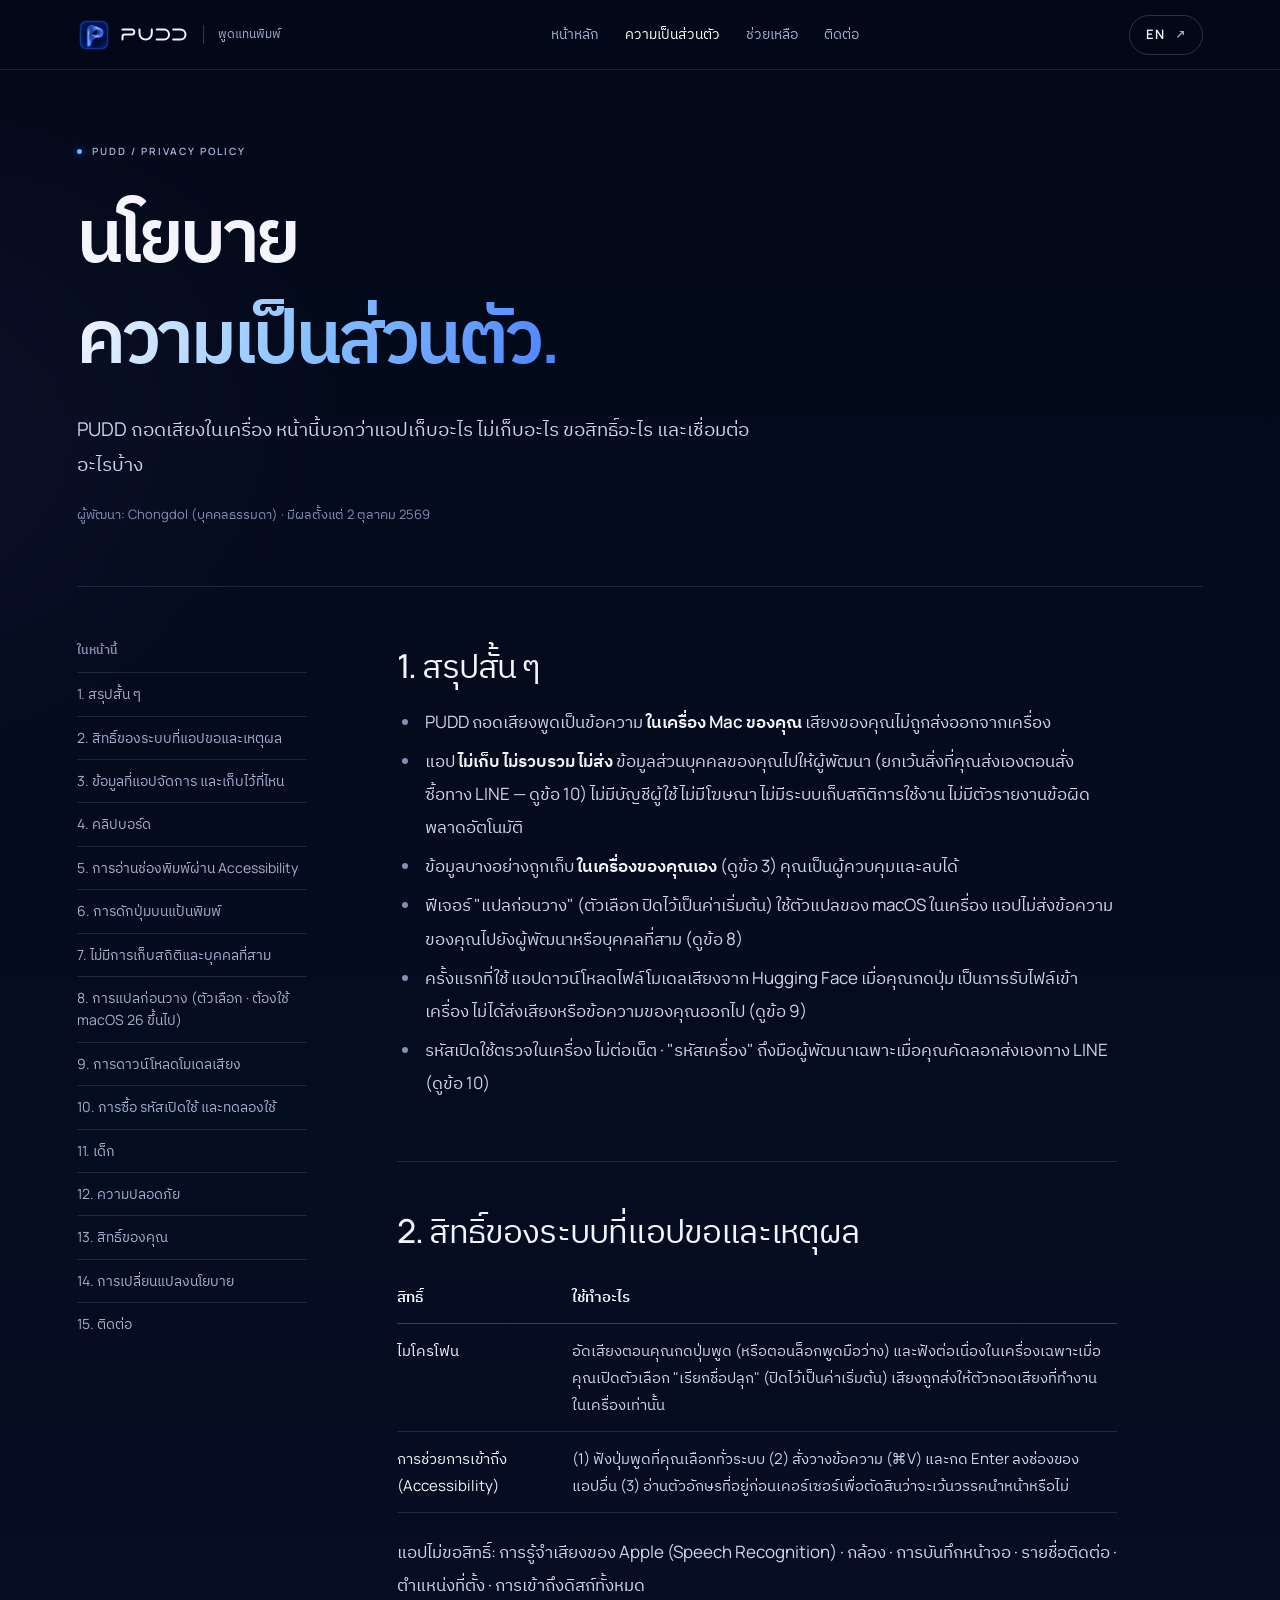
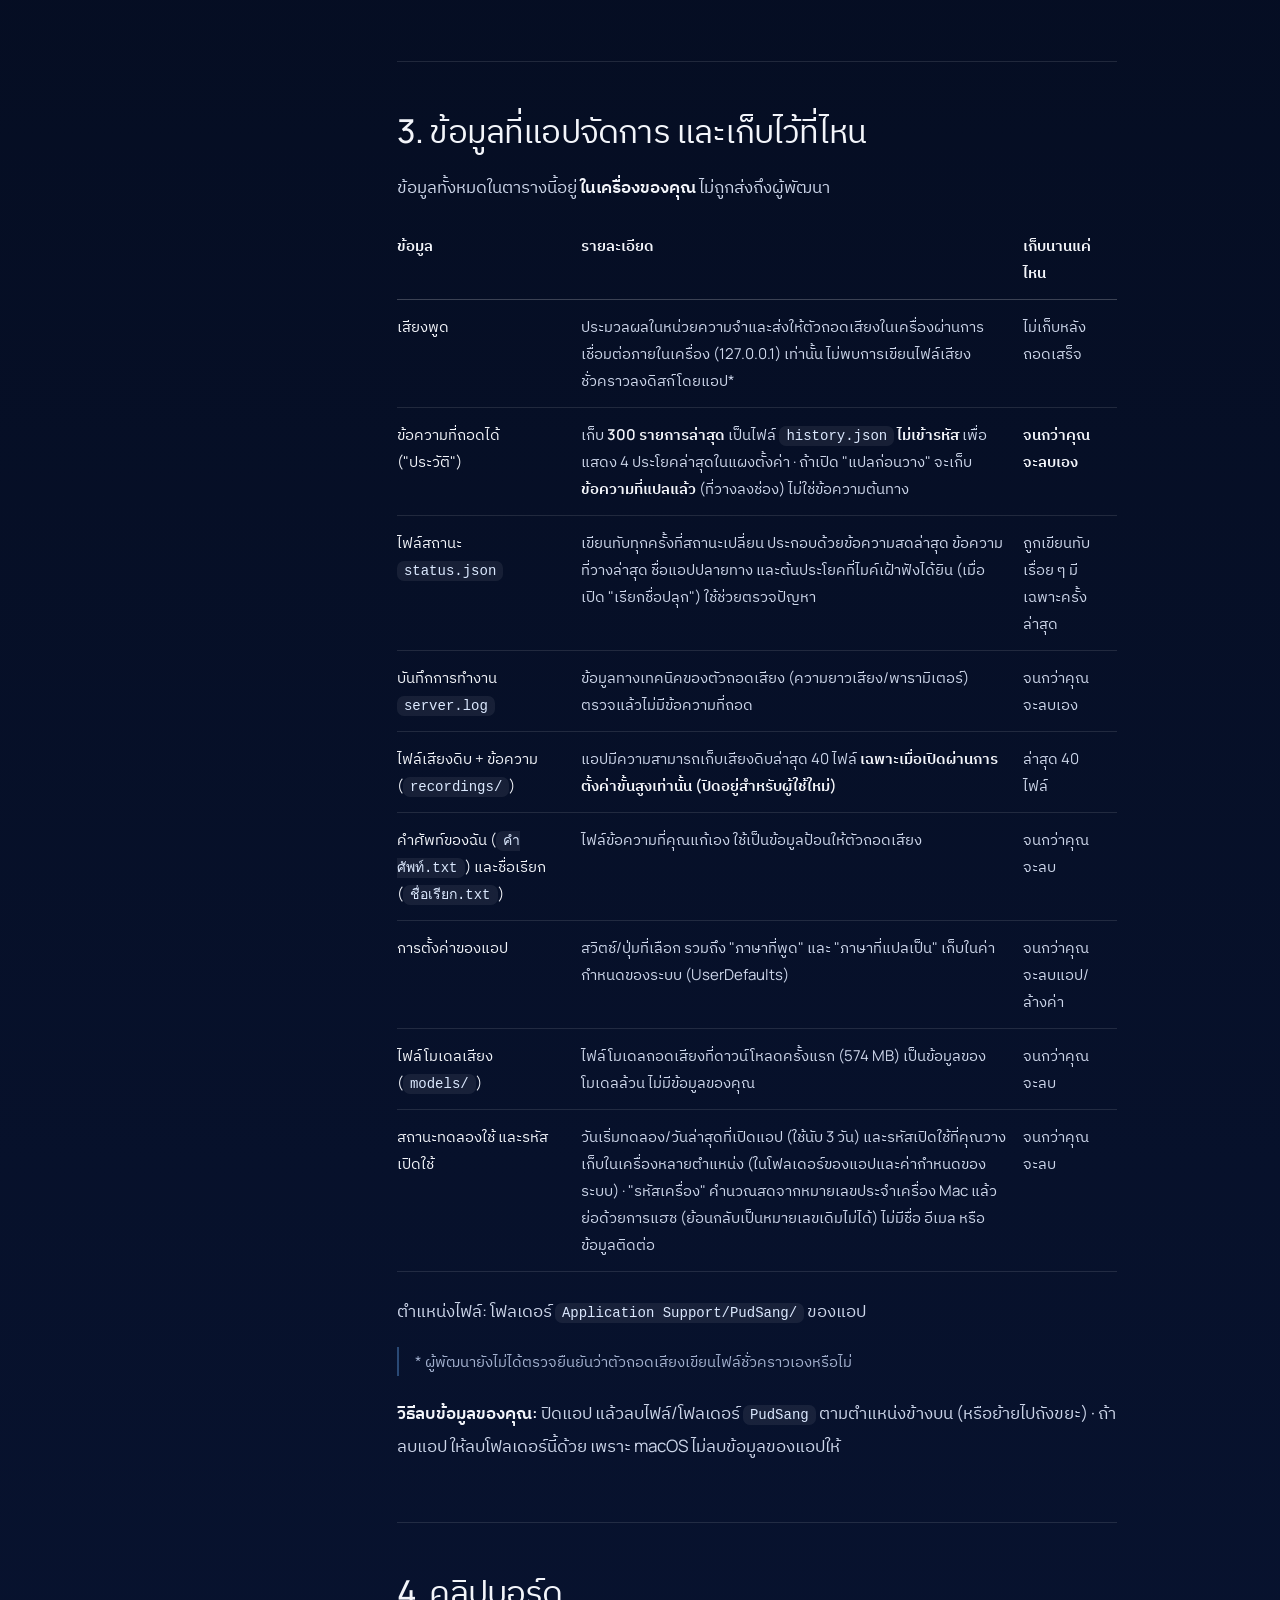
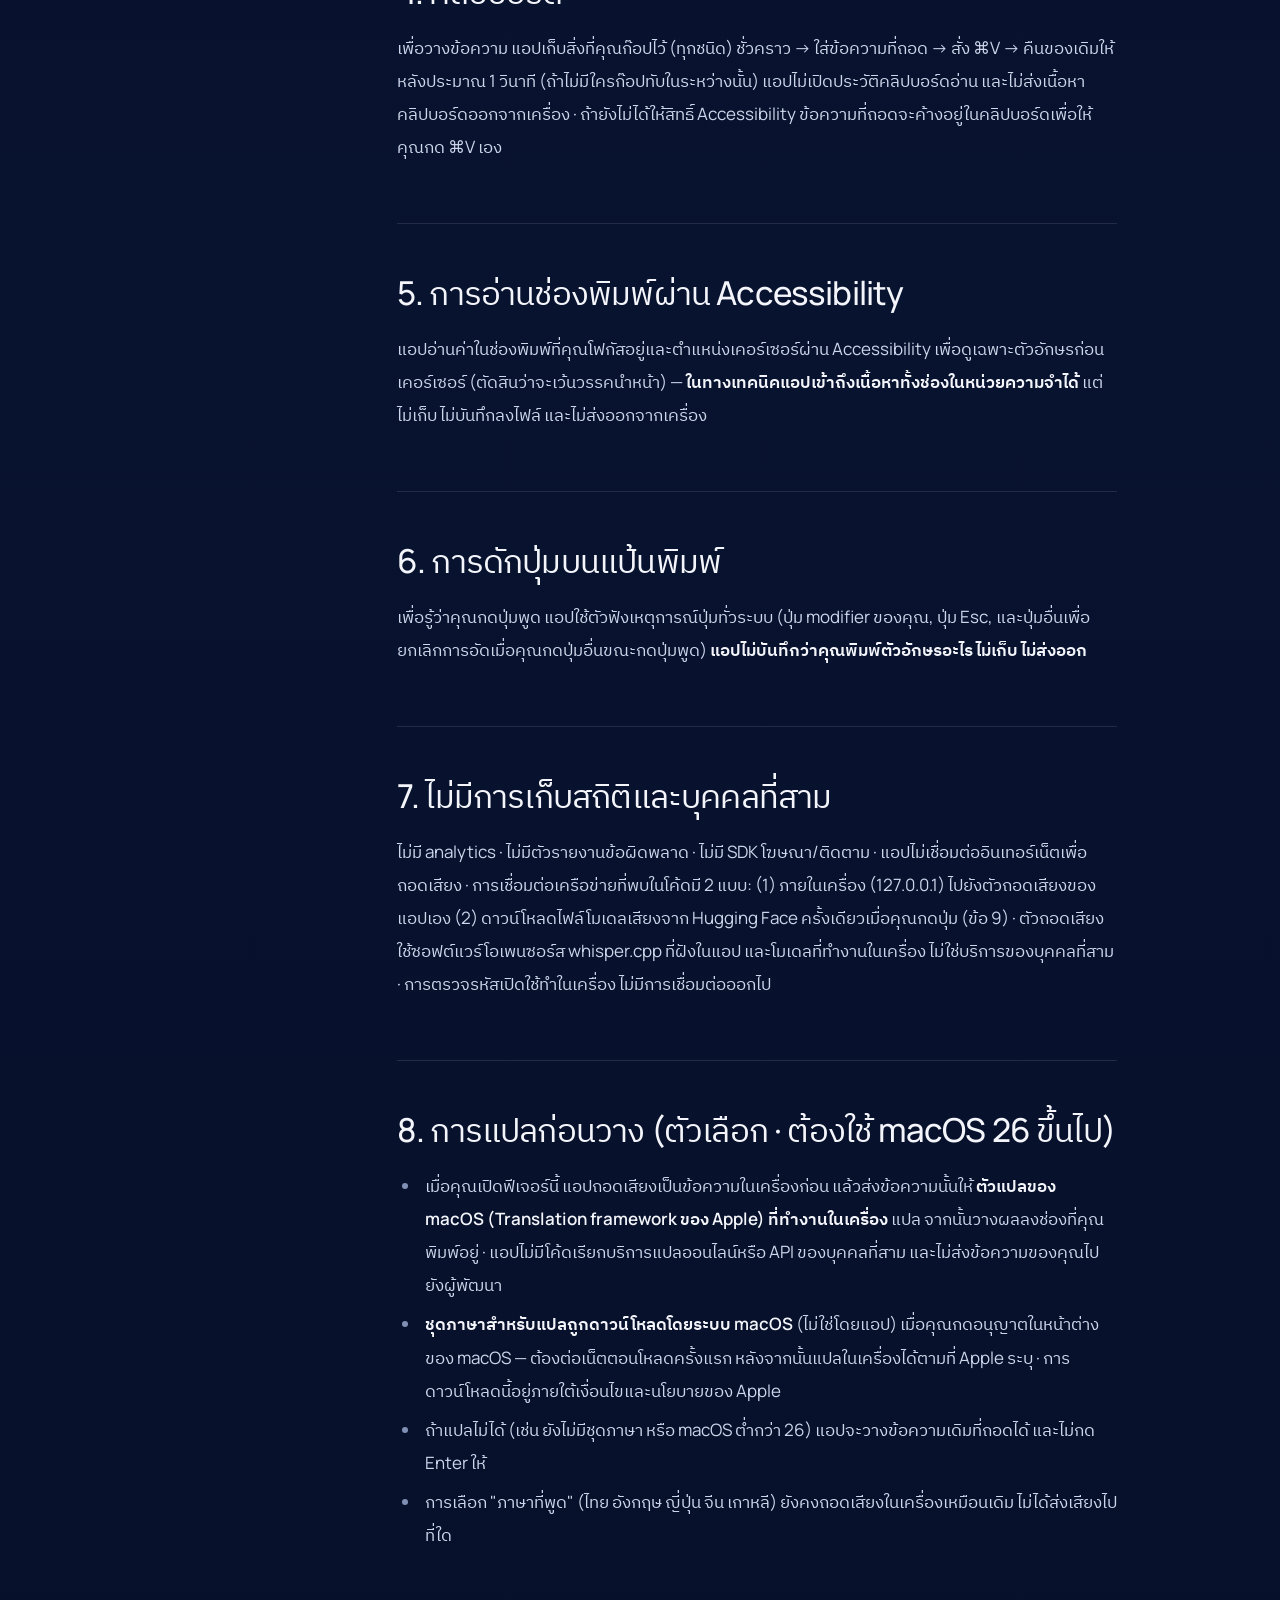
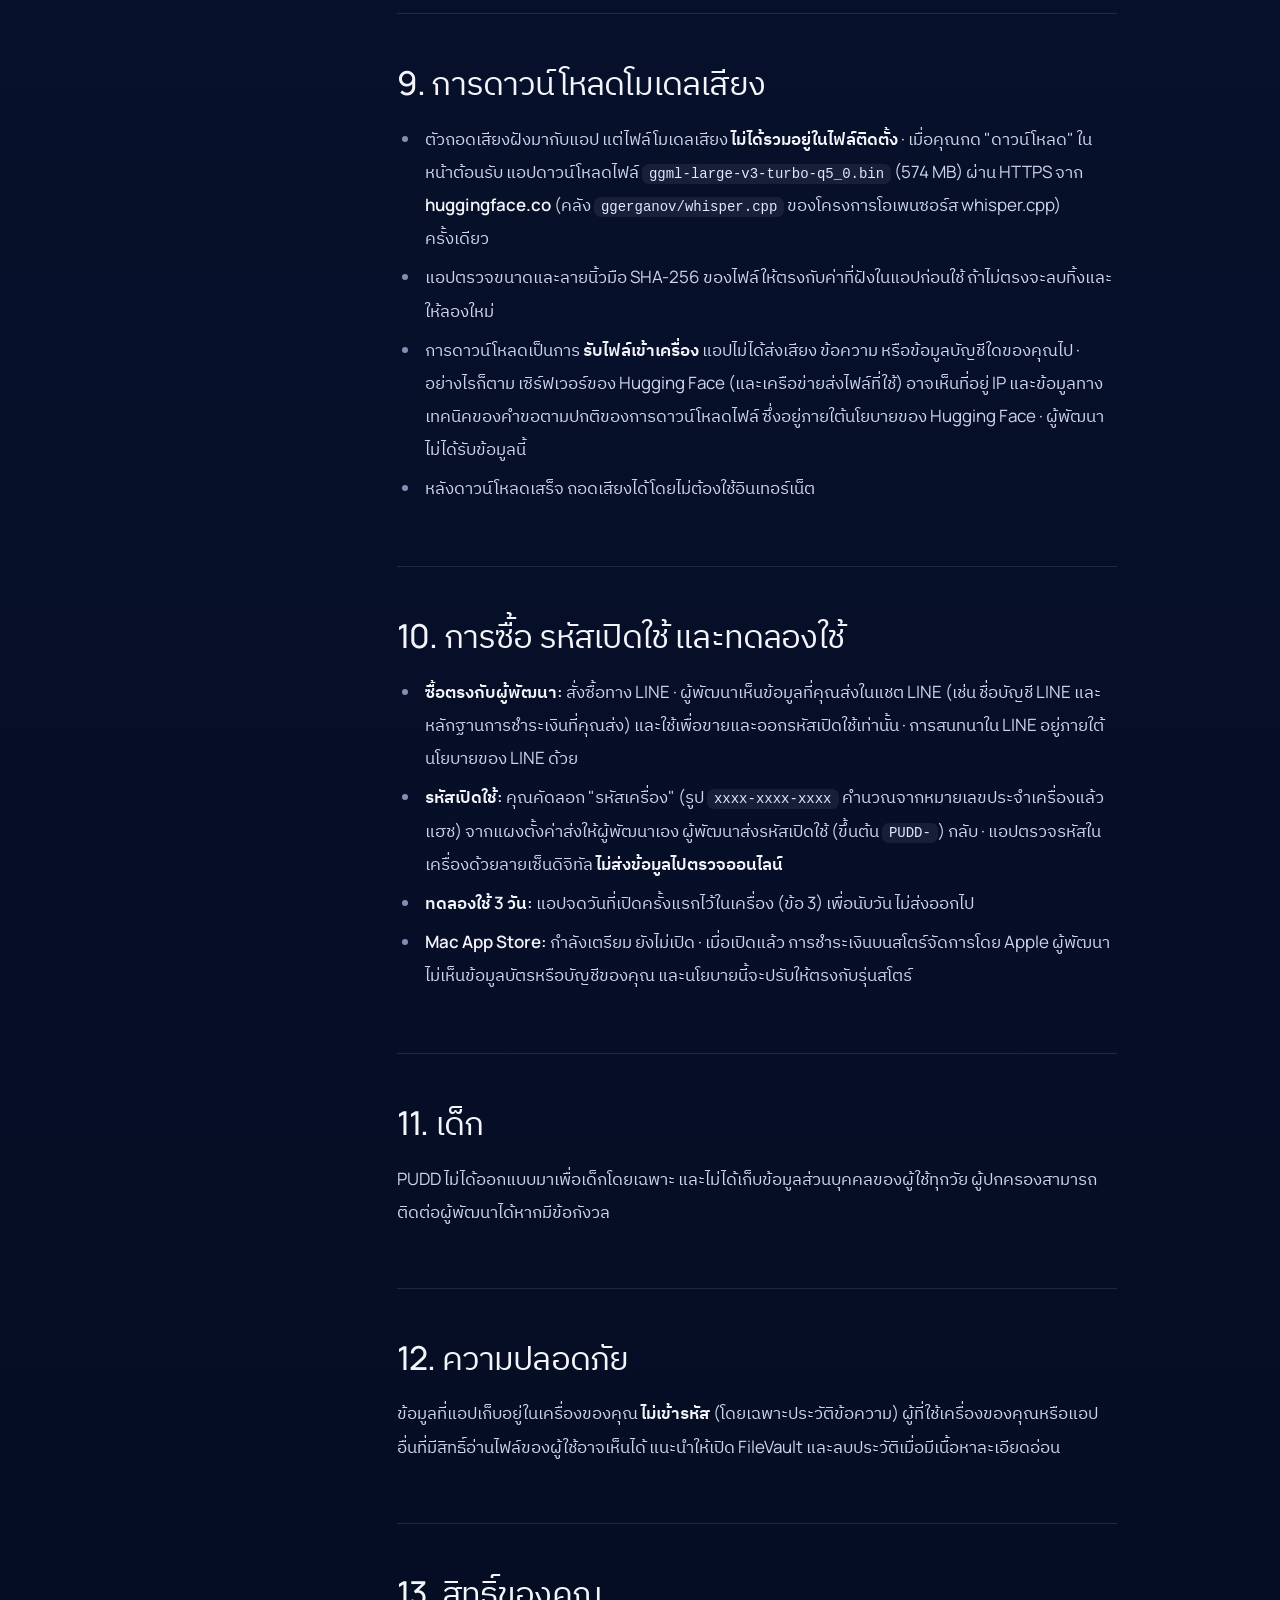
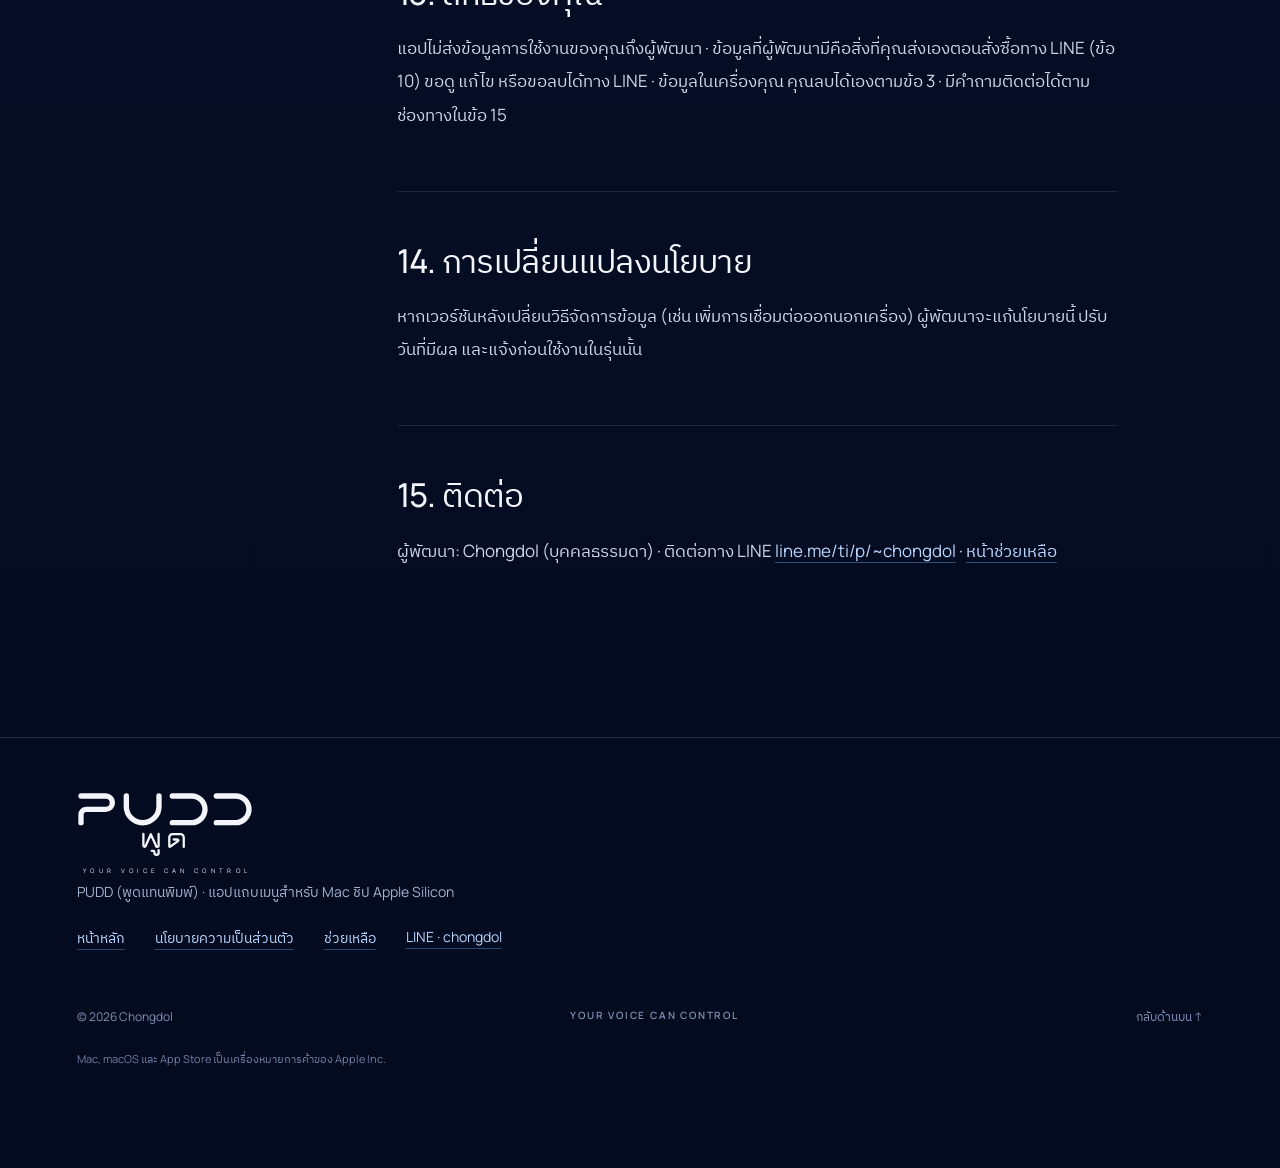
==== commit 9f68e3c3: "ทดลองใช้ 3 วัน (เดิม 7 วัน) Co-Authored-By: Claude Opus 5.5 <noreply@anthropic.com>" ====
--- a/privacy.html
+++ b/privacy.html
@@ -100,7 +100,7 @@
 <tr><td>คำศัพท์ของฉัน (<code>คำศัพท์.txt</code>) และชื่อเรียก (<code>ชื่อเรียก.txt</code>)</td><td>ไฟล์ข้อความที่คุณแก้เอง ใช้เป็นข้อมูลป้อนให้ตัวถอดเสียง</td><td>จนกว่าคุณจะลบ</td></tr>
 <tr><td>การตั้งค่าของแอป</td><td>สวิตช์/ปุ่มที่เลือก รวมถึง "ภาษาที่พูด" และ "ภาษาที่แปลเป็น" เก็บในค่ากำหนดของระบบ (UserDefaults)</td><td>จนกว่าคุณจะลบแอป/ล้างค่า</td></tr>
 <tr><td>ไฟล์โมเดลเสียง (<code>models/</code>)</td><td>ไฟล์โมเดลถอดเสียงที่ดาวน์โหลดครั้งแรก (574 MB) เป็นข้อมูลของโมเดลล้วน ไม่มีข้อมูลของคุณ</td><td>จนกว่าคุณจะลบ</td></tr>
-<tr><td>สถานะทดลองใช้ และรหัสเปิดใช้</td><td>วันเริ่มทดลอง/วันล่าสุดที่เปิดแอป (ใช้นับ 7 วัน) และรหัสเปิดใช้ที่คุณวาง เก็บในเครื่องหลายตำแหน่ง (ในโฟลเดอร์ของแอปและค่ากำหนดของระบบ) · "รหัสเครื่อง" คำนวณสดจากหมายเลขประจำเครื่อง Mac แล้วย่อด้วยการแฮช (ย้อนกลับเป็นหมายเลขเดิมไม่ได้) ไม่มีชื่อ อีเมล หรือข้อมูลติดต่อ</td><td>จนกว่าคุณจะลบ</td></tr>
+<tr><td>สถานะทดลองใช้ และรหัสเปิดใช้</td><td>วันเริ่มทดลอง/วันล่าสุดที่เปิดแอป (ใช้นับ 3 วัน) และรหัสเปิดใช้ที่คุณวาง เก็บในเครื่องหลายตำแหน่ง (ในโฟลเดอร์ของแอปและค่ากำหนดของระบบ) · "รหัสเครื่อง" คำนวณสดจากหมายเลขประจำเครื่อง Mac แล้วย่อด้วยการแฮช (ย้อนกลับเป็นหมายเลขเดิมไม่ได้) ไม่มีชื่อ อีเมล หรือข้อมูลติดต่อ</td><td>จนกว่าคุณจะลบ</td></tr>
 </tbody></table></div>
 <p>ตำแหน่งไฟล์: โฟลเดอร์ <code>Application Support/PudSang/</code> ของแอป</p>
 <p class="note">* ผู้พัฒนายังไม่ได้ตรวจยืนยันว่าตัวถอดเสียงเขียนไฟล์ชั่วคราวเองหรือไม่</p>
@@ -145,7 +145,7 @@
 <ul>
 <li><strong>ซื้อตรงกับผู้พัฒนา:</strong> สั่งซื้อทาง LINE · ผู้พัฒนาเห็นข้อมูลที่คุณส่งในแชต LINE (เช่น ชื่อบัญชี LINE และหลักฐานการชำระเงินที่คุณส่ง) และใช้เพื่อขายและออกรหัสเปิดใช้เท่านั้น · การสนทนาใน LINE อยู่ภายใต้นโยบายของ LINE ด้วย</li>
 <li><strong>รหัสเปิดใช้:</strong> คุณคัดลอก "รหัสเครื่อง" (รูป <code>xxxx-xxxx-xxxx</code> คำนวณจากหมายเลขประจำเครื่องแล้วแฮช) จากแผงตั้งค่าส่งให้ผู้พัฒนาเอง ผู้พัฒนาส่งรหัสเปิดใช้ (ขึ้นต้น <code>PUDD-</code>) กลับ · แอปตรวจรหัสในเครื่องด้วยลายเซ็นดิจิทัล <strong>ไม่ส่งข้อมูลไปตรวจออนไลน์</strong></li>
-<li><strong>ทดลองใช้ 7 วัน:</strong> แอปจดวันที่เปิดครั้งแรกไว้ในเครื่อง (ข้อ 3) เพื่อนับวัน ไม่ส่งออกไป</li>
+<li><strong>ทดลองใช้ 3 วัน:</strong> แอปจดวันที่เปิดครั้งแรกไว้ในเครื่อง (ข้อ 3) เพื่อนับวัน ไม่ส่งออกไป</li>
 <li><strong>Mac App Store:</strong> กำลังเตรียม ยังไม่เปิด · เมื่อเปิดแล้ว การชำระเงินบนสโตร์จัดการโดย Apple ผู้พัฒนาไม่เห็นข้อมูลบัตรหรือบัญชีของคุณ และนโยบายนี้จะปรับให้ตรงกับรุ่นสโตร์</li>
 </ul>
 </section>
@@ -224,7 +224,7 @@
 <tr><td>My Words (<code>คำศัพท์.txt</code>) and wake names (<code>ชื่อเรียก.txt</code>)</td><td>Text files you edit yourself, used as input hints for the speech engine.</td><td>Until you delete them</td></tr>
 <tr><td>App settings</td><td>Your switches and choices, including the spoken language and the translation language, stored in macOS preferences (UserDefaults).</td><td>Until you delete the app or reset preferences</td></tr>
 <tr><td>Speech model file (<code>models/</code>)</td><td>The speech model downloaded on first use (574 MB). Model data only; it contains nothing about you.</td><td>Until you delete it</td></tr>
-<tr><td>Trial status and activation code</td><td>The trial start date and the last date the app was opened (to count the 7 days), and the activation code you pasted, stored in several places on your Mac (the app's folder and macOS preferences). The “machine code” is computed on the fly from your Mac's hardware identifier and hashed (it cannot be turned back into the original identifier); it contains no name, email or contact details.</td><td>Until you delete them</td></tr>
+<tr><td>Trial status and activation code</td><td>The trial start date and the last date the app was opened (to count the 3 days), and the activation code you pasted, stored in several places on your Mac (the app's folder and macOS preferences). The “machine code” is computed on the fly from your Mac's hardware identifier and hashed (it cannot be turned back into the original identifier); it contains no name, email or contact details.</td><td>Until you delete them</td></tr>
 </tbody></table></div>
 <p>File location: the app's <code>Application Support/PudSang/</code> folder.</p>
 <p class="note">* The developer has not yet verified whether the speech engine itself writes temporary files.</p>
@@ -269,7 +269,7 @@
 <ul>
 <li><strong>Buying directly from the developer:</strong> you order on LINE. The developer sees what you send in the LINE chat (such as your LINE display name and any payment proof you send) and uses it only to complete the sale and issue your activation code. LINE conversations are also subject to LINE's policies.</li>
 <li><strong>Activation code:</strong> you copy the “machine code” (like <code>xxxx-xxxx-xxxx</code>, derived from your Mac's hardware identifier and hashed) from the panel and send it to the developer yourself; the developer sends back an activation code starting with <code>PUDD-</code>. The app checks the code on your Mac with a digital signature; <strong>nothing is sent online to verify it</strong>.</li>
-<li><strong>7-day trial:</strong> the app records the first-launch date on your Mac (section 3) to count the days. It is not sent anywhere.</li>
+<li><strong>3-day trial:</strong> the app records the first-launch date on your Mac (section 3) to count the days. It is not sent anywhere.</li>
 <li><strong>Mac App Store:</strong> being prepared, not live yet. Once it is, payment on the store is handled by Apple, the developer does not see your card or account details, and this policy will be updated for the store version.</li>
 </ul>
 </section>
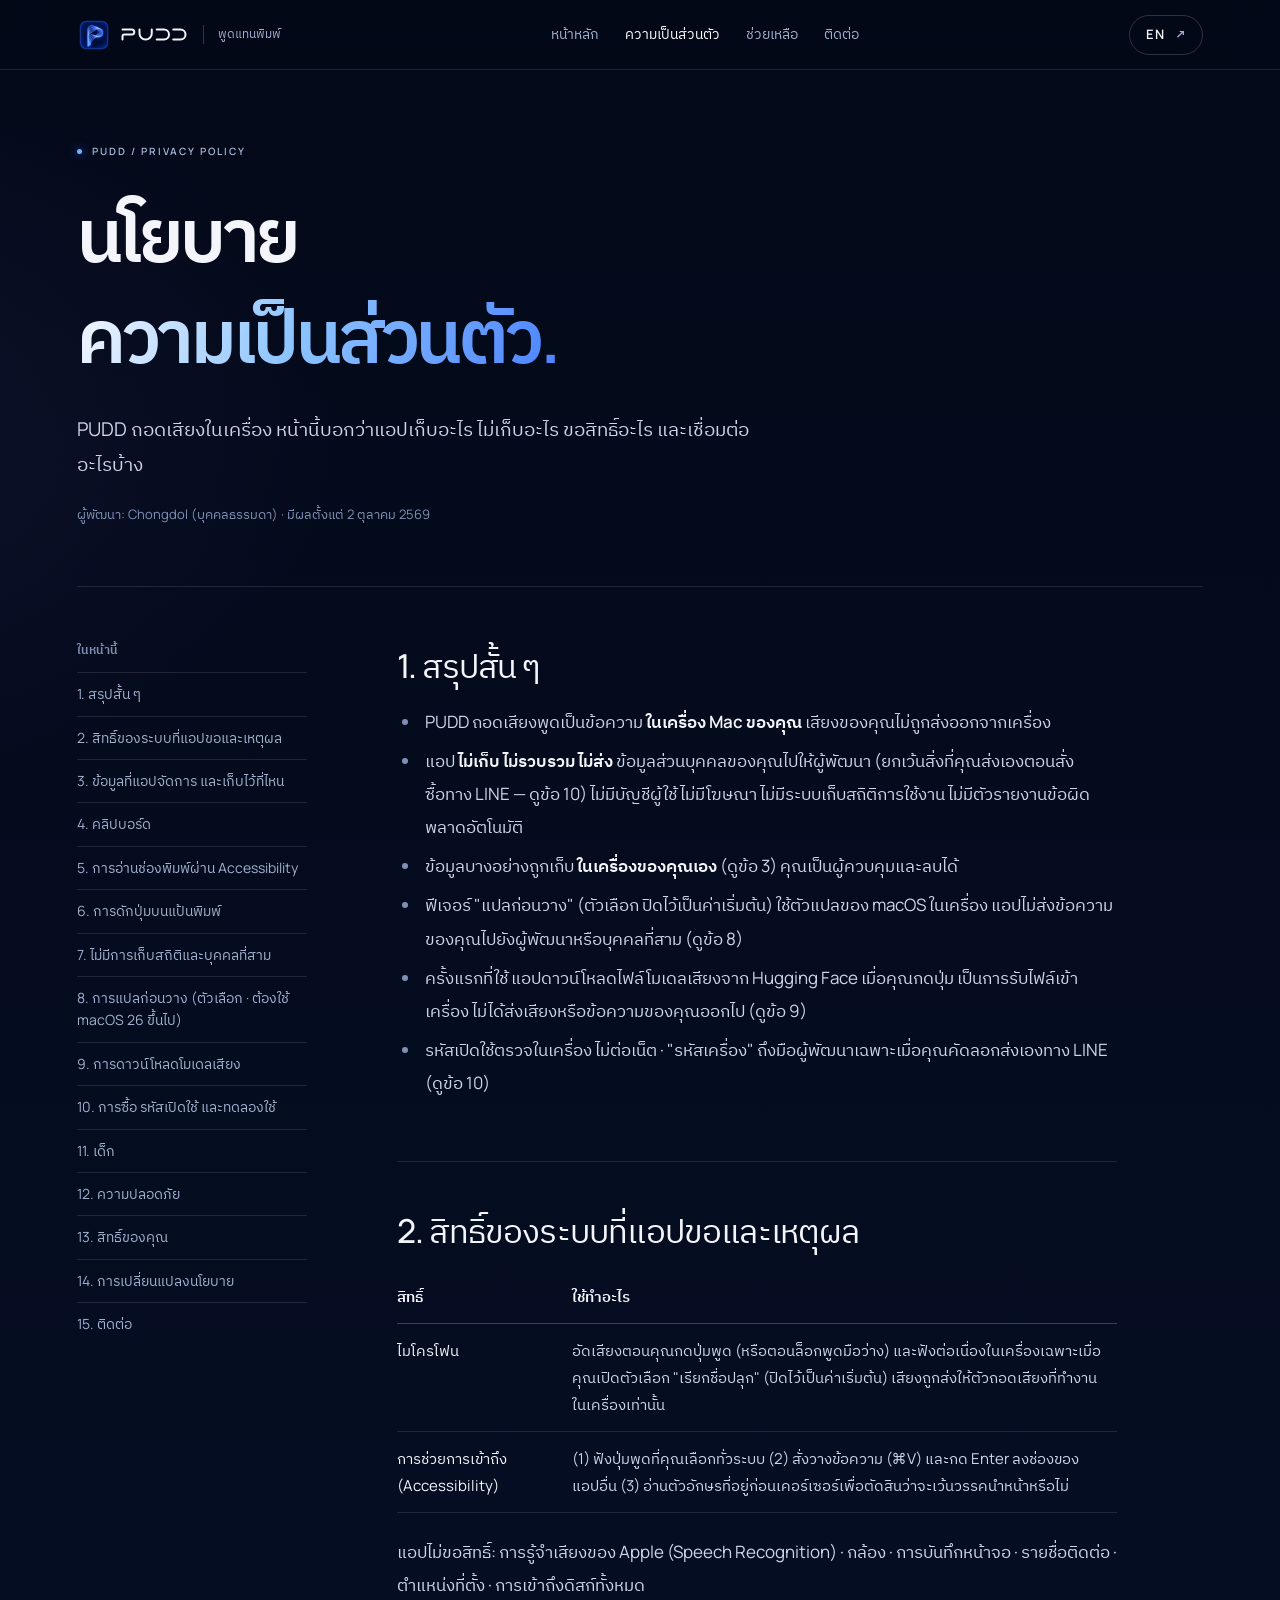
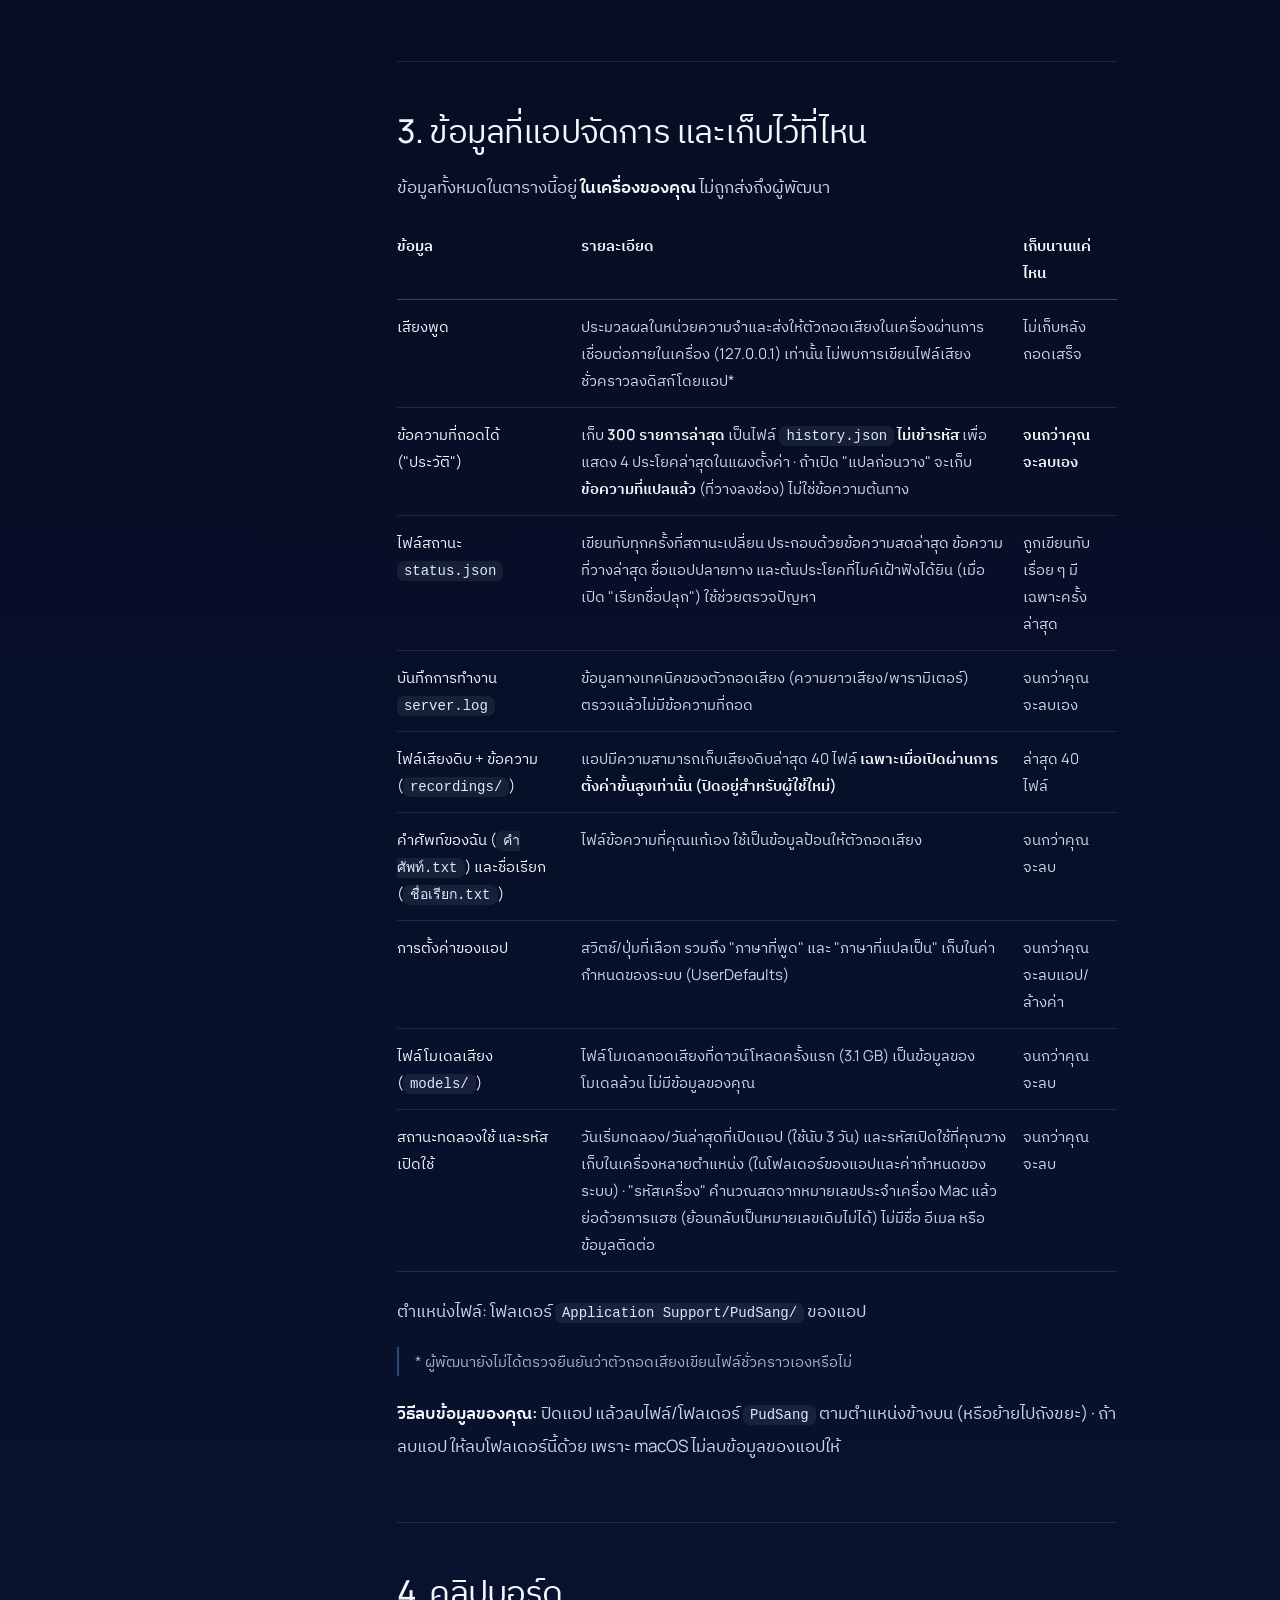
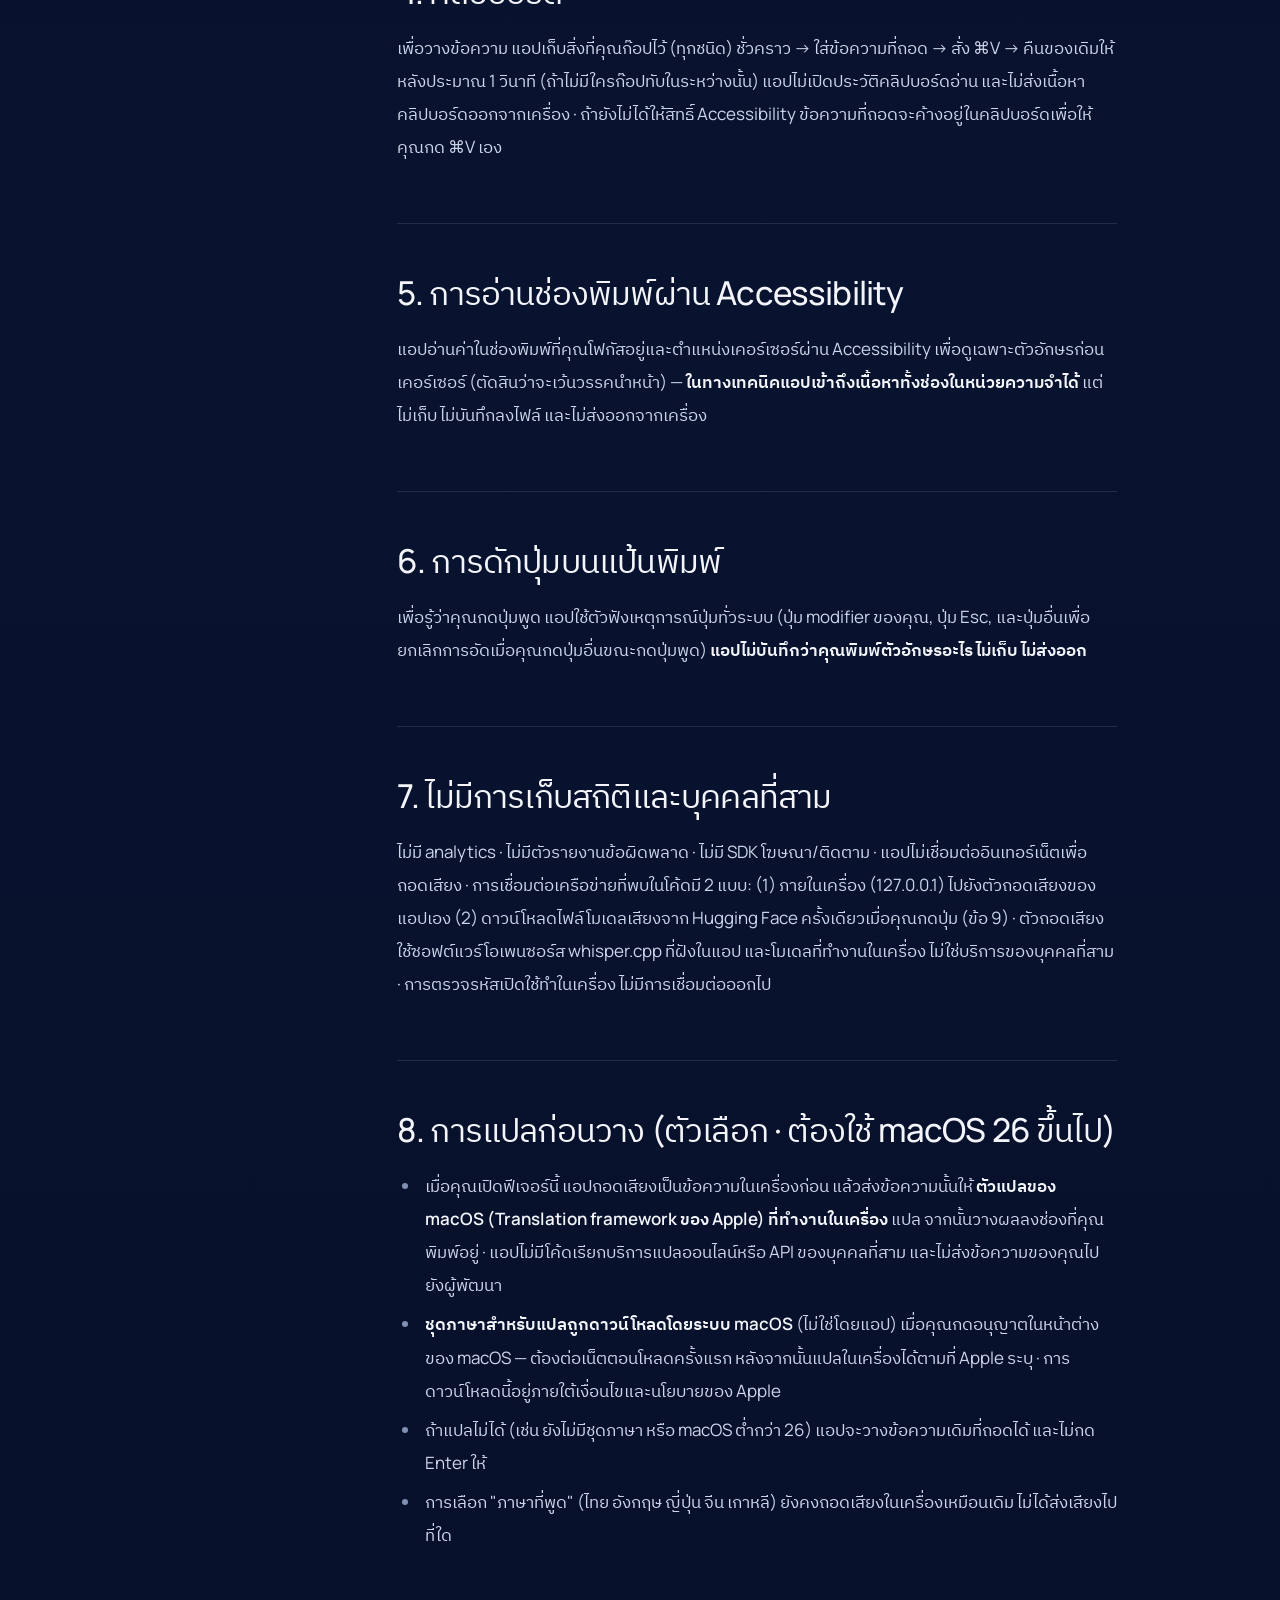
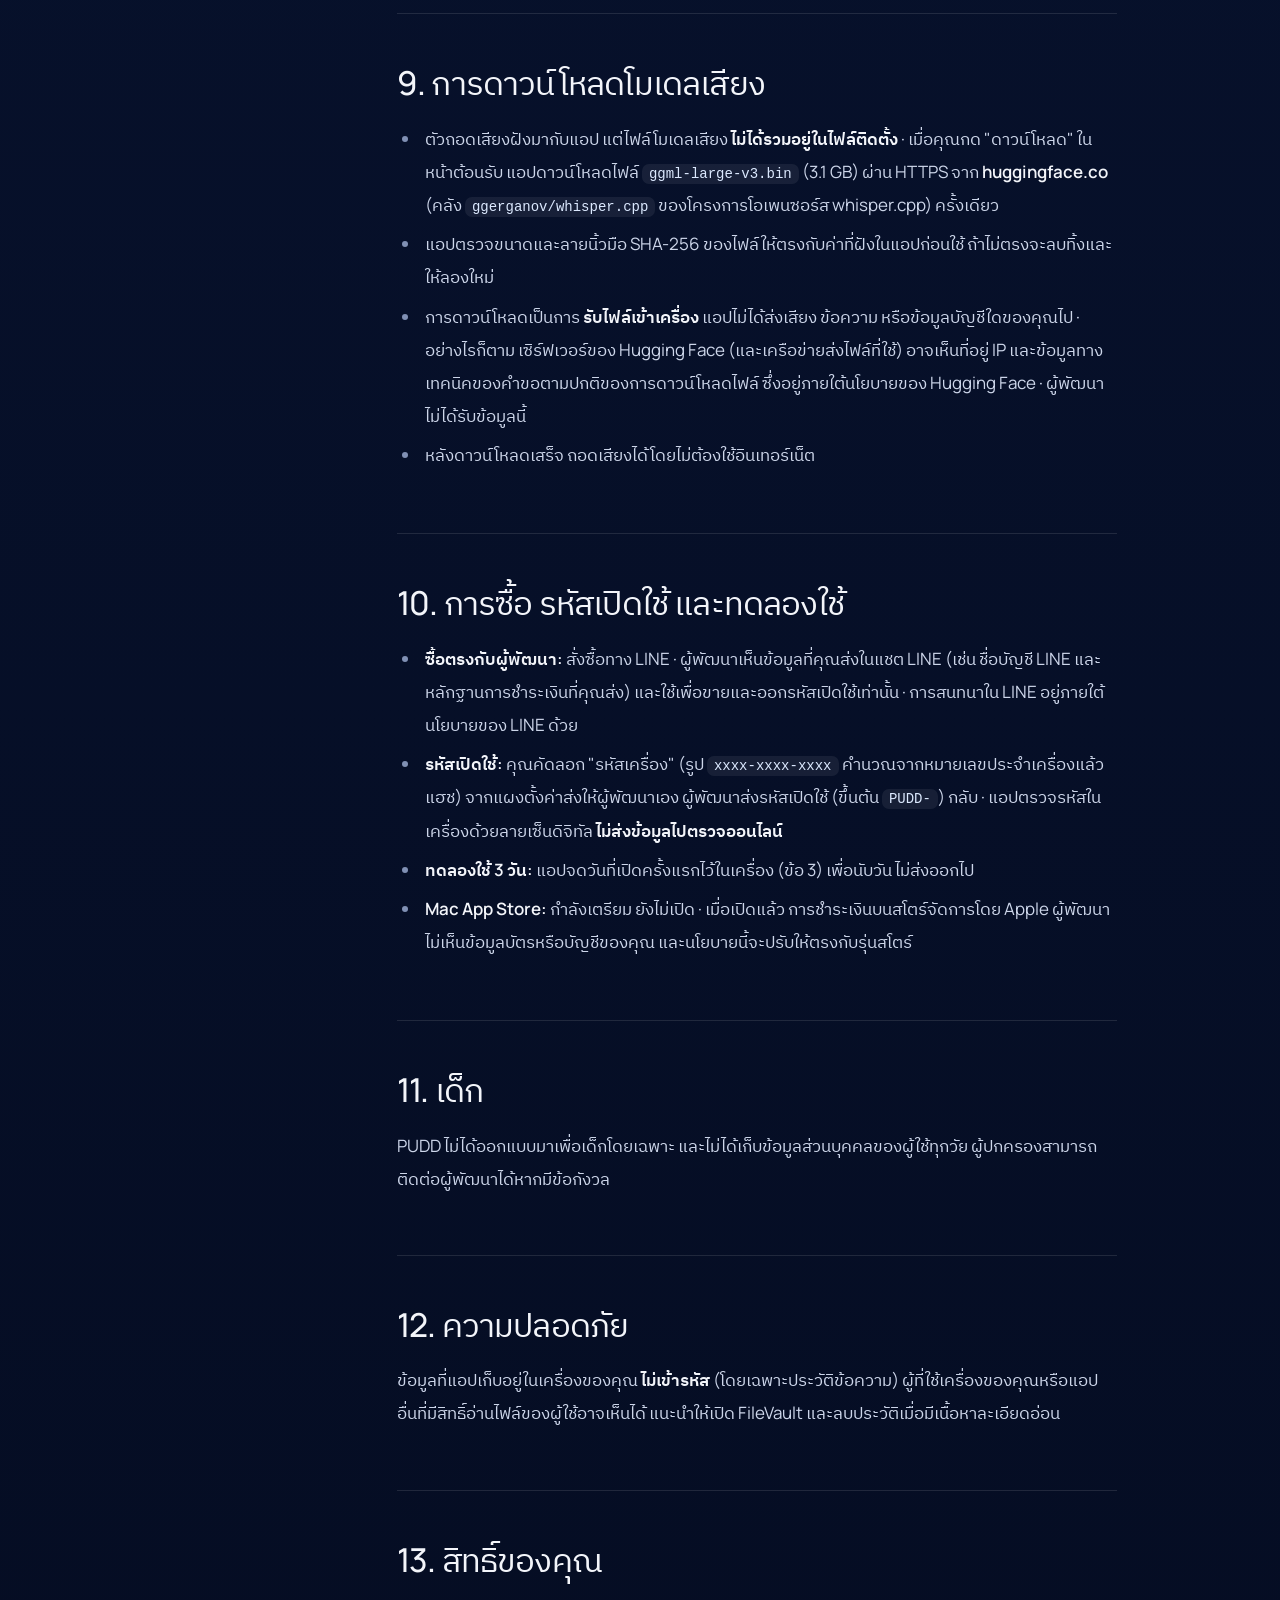
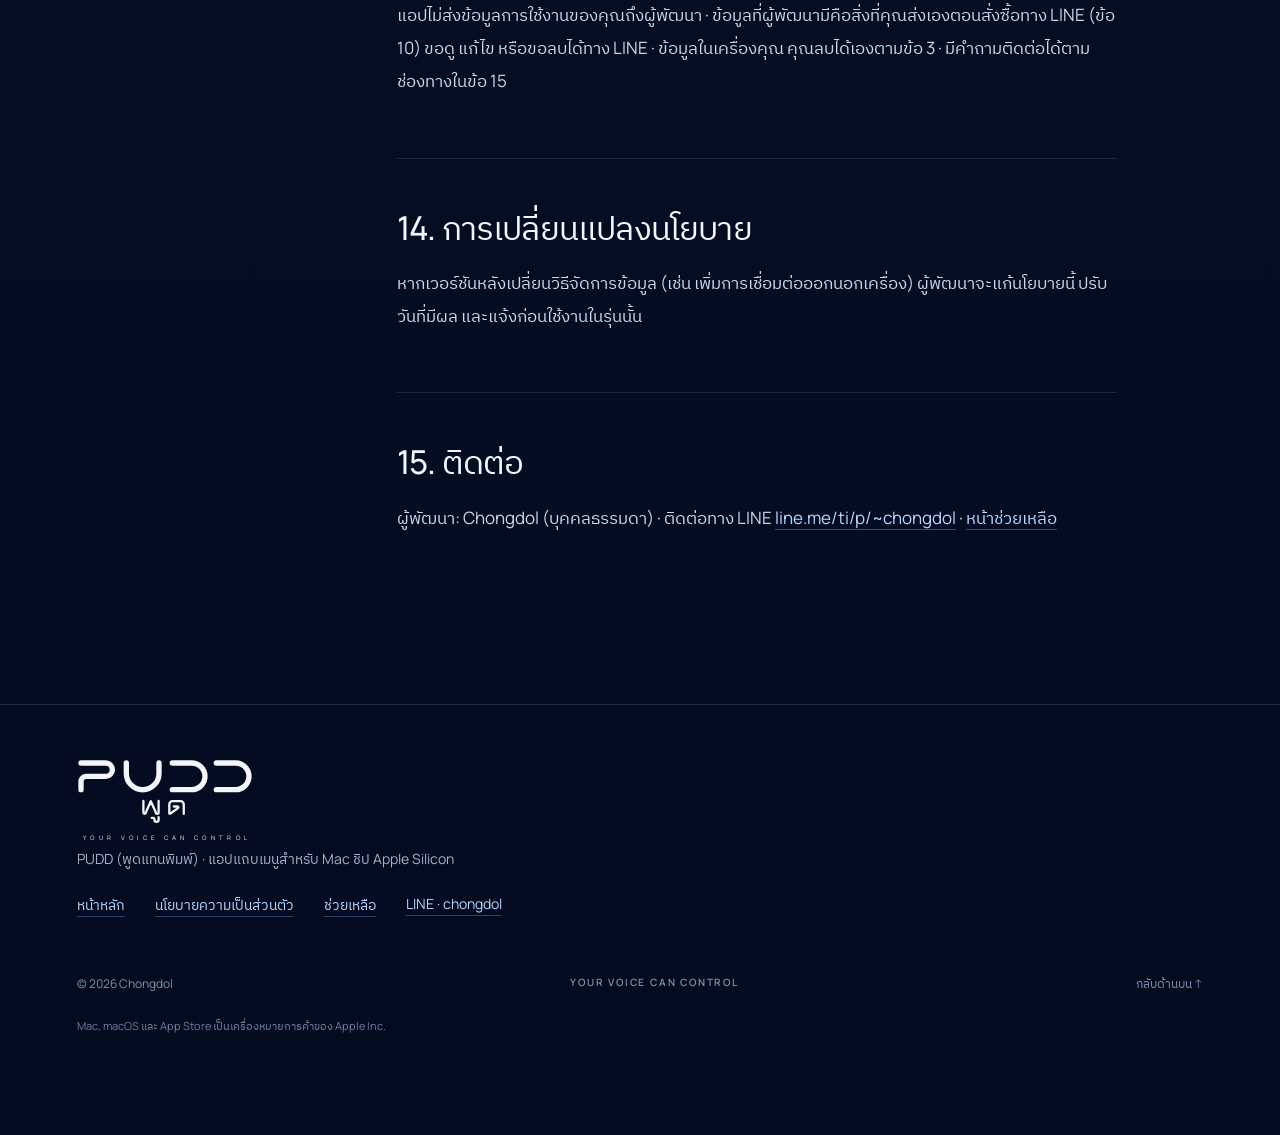
==== commit adc13a26: "รุ่นล่าสุด PUDD v1.0.118 — ไฟล์ติดตั้งใหม่ + หัวข้อฟีเจอร์ใหม่ (จดจำคำแก้ · ย้อนได้ · พัก RAM · ลบข้" ====
--- a/privacy.html
+++ b/privacy.html
@@ -99,7 +99,7 @@
 <tr><td>ไฟล์เสียงดิบ + ข้อความ (<code>recordings/</code>)</td><td>แอปมีความสามารถเก็บเสียงดิบล่าสุด 40 ไฟล์ <strong>เฉพาะเมื่อเปิดผ่านการตั้งค่าขั้นสูงเท่านั้น (ปิดอยู่สำหรับผู้ใช้ใหม่)</strong></td><td>ล่าสุด 40 ไฟล์</td></tr>
 <tr><td>คำศัพท์ของฉัน (<code>คำศัพท์.txt</code>) และชื่อเรียก (<code>ชื่อเรียก.txt</code>)</td><td>ไฟล์ข้อความที่คุณแก้เอง ใช้เป็นข้อมูลป้อนให้ตัวถอดเสียง</td><td>จนกว่าคุณจะลบ</td></tr>
 <tr><td>การตั้งค่าของแอป</td><td>สวิตช์/ปุ่มที่เลือก รวมถึง "ภาษาที่พูด" และ "ภาษาที่แปลเป็น" เก็บในค่ากำหนดของระบบ (UserDefaults)</td><td>จนกว่าคุณจะลบแอป/ล้างค่า</td></tr>
-<tr><td>ไฟล์โมเดลเสียง (<code>models/</code>)</td><td>ไฟล์โมเดลถอดเสียงที่ดาวน์โหลดครั้งแรก (574 MB) เป็นข้อมูลของโมเดลล้วน ไม่มีข้อมูลของคุณ</td><td>จนกว่าคุณจะลบ</td></tr>
+<tr><td>ไฟล์โมเดลเสียง (<code>models/</code>)</td><td>ไฟล์โมเดลถอดเสียงที่ดาวน์โหลดครั้งแรก (3.1 GB) เป็นข้อมูลของโมเดลล้วน ไม่มีข้อมูลของคุณ</td><td>จนกว่าคุณจะลบ</td></tr>
 <tr><td>สถานะทดลองใช้ และรหัสเปิดใช้</td><td>วันเริ่มทดลอง/วันล่าสุดที่เปิดแอป (ใช้นับ 3 วัน) และรหัสเปิดใช้ที่คุณวาง เก็บในเครื่องหลายตำแหน่ง (ในโฟลเดอร์ของแอปและค่ากำหนดของระบบ) · "รหัสเครื่อง" คำนวณสดจากหมายเลขประจำเครื่อง Mac แล้วย่อด้วยการแฮช (ย้อนกลับเป็นหมายเลขเดิมไม่ได้) ไม่มีชื่อ อีเมล หรือข้อมูลติดต่อ</td><td>จนกว่าคุณจะลบ</td></tr>
 </tbody></table></div>
 <p>ตำแหน่งไฟล์: โฟลเดอร์ <code>Application Support/PudSang/</code> ของแอป</p>
@@ -134,7 +134,7 @@
 <section id="th-download">
 <h2>9. การดาวน์โหลดโมเดลเสียง</h2>
 <ul>
-<li>ตัวถอดเสียงฝังมากับแอป แต่ไฟล์โมเดลเสียง <strong>ไม่ได้รวมอยู่ในไฟล์ติดตั้ง</strong> · เมื่อคุณกด "ดาวน์โหลด" ในหน้าต้อนรับ แอปดาวน์โหลดไฟล์ <code>ggml-large-v3-turbo-q5_0.bin</code> (574 MB) ผ่าน HTTPS จาก <strong>huggingface.co</strong> (คลัง <code>ggerganov/whisper.cpp</code> ของโครงการโอเพนซอร์ส whisper.cpp) ครั้งเดียว</li>
+<li>ตัวถอดเสียงฝังมากับแอป แต่ไฟล์โมเดลเสียง <strong>ไม่ได้รวมอยู่ในไฟล์ติดตั้ง</strong> · เมื่อคุณกด "ดาวน์โหลด" ในหน้าต้อนรับ แอปดาวน์โหลดไฟล์ <code>ggml-large-v3.bin</code> (3.1 GB) ผ่าน HTTPS จาก <strong>huggingface.co</strong> (คลัง <code>ggerganov/whisper.cpp</code> ของโครงการโอเพนซอร์ส whisper.cpp) ครั้งเดียว</li>
 <li>แอปตรวจขนาดและลายนิ้วมือ SHA-256 ของไฟล์ให้ตรงกับค่าที่ฝังในแอปก่อนใช้ ถ้าไม่ตรงจะลบทิ้งและให้ลองใหม่</li>
 <li>การดาวน์โหลดเป็นการ <strong>รับไฟล์เข้าเครื่อง</strong> แอปไม่ได้ส่งเสียง ข้อความ หรือข้อมูลบัญชีใดของคุณไป · อย่างไรก็ตาม เซิร์ฟเวอร์ของ Hugging Face (และเครือข่ายส่งไฟล์ที่ใช้) อาจเห็นที่อยู่ IP และข้อมูลทางเทคนิคของคำขอตามปกติของการดาวน์โหลดไฟล์ ซึ่งอยู่ภายใต้นโยบายของ Hugging Face · ผู้พัฒนาไม่ได้รับข้อมูลนี้</li>
 <li>หลังดาวน์โหลดเสร็จ ถอดเสียงได้โดยไม่ต้องใช้อินเทอร์เน็ต</li>
@@ -223,7 +223,7 @@
 <tr><td>Raw audio + text (<code>recordings/</code>)</td><td>The app has a capability to keep the latest 40 raw recordings <strong>only if enabled through an advanced setting (off for new users)</strong>.</td><td>Latest 40 files</td></tr>
 <tr><td>My Words (<code>คำศัพท์.txt</code>) and wake names (<code>ชื่อเรียก.txt</code>)</td><td>Text files you edit yourself, used as input hints for the speech engine.</td><td>Until you delete them</td></tr>
 <tr><td>App settings</td><td>Your switches and choices, including the spoken language and the translation language, stored in macOS preferences (UserDefaults).</td><td>Until you delete the app or reset preferences</td></tr>
-<tr><td>Speech model file (<code>models/</code>)</td><td>The speech model downloaded on first use (574 MB). Model data only; it contains nothing about you.</td><td>Until you delete it</td></tr>
+<tr><td>Speech model file (<code>models/</code>)</td><td>The speech model downloaded on first use (3.1 GB). Model data only; it contains nothing about you.</td><td>Until you delete it</td></tr>
 <tr><td>Trial status and activation code</td><td>The trial start date and the last date the app was opened (to count the 3 days), and the activation code you pasted, stored in several places on your Mac (the app's folder and macOS preferences). The “machine code” is computed on the fly from your Mac's hardware identifier and hashed (it cannot be turned back into the original identifier); it contains no name, email or contact details.</td><td>Until you delete them</td></tr>
 </tbody></table></div>
 <p>File location: the app's <code>Application Support/PudSang/</code> folder.</p>
@@ -258,7 +258,7 @@
 <section id="en-download">
 <h2>9. Speech model download</h2>
 <ul>
-<li>The speech engine is bundled in the app, but the speech model file is <strong>not included in the installer</strong>. When you press “ดาวน์โหลด” (Download) on the welcome screen, the app downloads <code>ggml-large-v3-turbo-q5_0.bin</code> (574 MB) once, over HTTPS, from <strong>huggingface.co</strong> (the <code>ggerganov/whisper.cpp</code> repository of the open-source whisper.cpp project).</li>
+<li>The speech engine is bundled in the app, but the speech model file is <strong>not included in the installer</strong>. When you press “ดาวน์โหลด” (Download) on the welcome screen, the app downloads <code>ggml-large-v3.bin</code> (3.1 GB) once, over HTTPS, from <strong>huggingface.co</strong> (the <code>ggerganov/whisper.cpp</code> repository of the open-source whisper.cpp project).</li>
 <li>Before using it, the app checks the file's size and SHA-256 fingerprint against values built into the app. If they do not match, the file is deleted and you can try again.</li>
 <li>The download <strong>brings a file onto your Mac</strong>. The app does not send your voice, text or any account details. As with any file download, Hugging Face's servers (and any delivery network they use) may see your IP address and technical request details, under Hugging Face's own policies. The developer does not receive this information.</li>
 <li>After the download, transcription works without an internet connection.</li>
--- a/style.css
+++ b/style.css
@@ -392,3 +392,67 @@
 @media(max-width:380px){
   .brand span{display:none}
 }
+
+/* ───────── Film band: full-bleed promo video directly under the header ───────── */
+.film{position:relative;background:#000;line-height:0;border-bottom:1px solid var(--line-blue)}
+.film-video{display:block;width:100%;height:auto;aspect-ratio:16/9;max-height:calc(100vh - 134px);max-height:calc(100svh - 134px);object-fit:contain;background:#000}
+.film-sound{position:absolute;right:max(18px,3%);top:18px;padding:10px 18px;border:1px solid #ffffff40;border-radius:999px;background:#030918b3;-webkit-backdrop-filter:blur(14px);backdrop-filter:blur(14px);color:#fff;font:inherit;font-size:14px;line-height:1.2;cursor:pointer}
+.film-sound:hover{background:#0a1b48e6}
+.film-sound[hidden]{display:none}
+@media(max-width:760px){
+  .film-video{max-height:calc(100svh - 190px)}
+  .film-sound{top:12px;right:12px;padding:8px 14px;font-size:13px}
+}
+
+/* ───────── Install guide: download button + 6 steps (reuses .buy-steps rows) ───────── */
+.install-download{max-width:460px;margin-top:44px}
+.install-steps{display:grid;grid-template-columns:1fr 1fr;gap:0 clamp(32px,5vw,72px);margin-top:36px}
+.install-what{margin-top:44px}
+.install-what>h3{margin:0 0 18px;font-size:15px;font-weight:500;letter-spacing:.01em;color:var(--muted)}
+.install-what-list{grid-template-columns:repeat(3,1fr);margin-top:0}
+.install-help{margin:26px 0 0;border-top:1px solid #ffffff26;padding-top:22px;font-size:14px;line-height:1.8;color:var(--muted)}
+.install-help a{color:#dce9ff;text-decoration:underline;text-underline-offset:4px;white-space:nowrap}
+@media(max-width:760px){
+  .install-download{margin-top:30px}
+  .install-steps{grid-template-columns:1fr;margin-top:26px}
+  .install-what{margin-top:32px}
+  .install-what-list{grid-template-columns:1fr}
+}
+
+/* ───────── Download bar: the very first thing under the header ───────── */
+.download-bar{display:flex;align-items:center;justify-content:space-between;gap:14px 28px;flex-wrap:wrap;min-height:64px;padding:10px 6%;background:linear-gradient(90deg,#0a1b48,#081330 60%,#150f3a);border-bottom:1px solid var(--line-blue)}
+.download-bar>p{margin:0;font-size:14px;line-height:1.6;color:var(--soft)}
+.download-bar>p b{font-weight:600;color:#fff}
+.download-bar-actions{display:flex;align-items:center;gap:22px}
+.download-bar-button{display:inline-flex;align-items:center;gap:12px;padding:10px 22px;border-radius:999px;background:linear-gradient(120deg,#1A5CFF 0,#4a8bff 60%,#946BFA 140%);color:#fff;font-size:15px;font-weight:500;line-height:1.5;white-space:nowrap}
+.download-bar-link{display:inline-flex;align-items:center;gap:8px;font-size:14px;color:#dce9ff;text-decoration:underline;text-underline-offset:5px;white-space:nowrap}
+#install{scroll-margin-top:70px}
+@media(max-width:760px){
+  .download-bar{padding:12px 5.5%;justify-content:center;text-align:center}
+  .download-bar>p{font-size:13px;width:100%}
+  .download-bar-actions{width:100%;justify-content:center;gap:18px}
+  #install{scroll-margin-top:64px}
+}
+
+/* ───────── Demo film: working clips in the How-it-works stage ───────── */
+.demo-film{padding:18px 18px 14px}
+.demo-pick{display:flex;flex-wrap:wrap;gap:10px;margin-bottom:16px}
+.demo-pick button{min-height:40px;padding:0 18px;border:1px solid #6bb3ff4d;border-radius:999px;background:#6bb3ff0d;color:#dce9ff;font-size:14px}
+.demo-pick button:hover{border-color:var(--sky);background:#6bb3ff1f}
+.demo-pick button[aria-pressed=true]{border-color:var(--sky);background:#1a5cff;color:#fff}
+.demo-video{display:block;width:100%;height:auto;aspect-ratio:16/9;border-radius:16px;background:#000}
+.demo-film .image-note{margin-top:12px}
+@media(max-width:760px){
+  .demo-film{padding:12px 12px 10px}
+  .demo-pick{gap:8px;margin-bottom:12px}
+  .demo-pick button{padding:0 14px;font-size:13px}
+  .demo-video{border-radius:12px}
+}
+
+/* WHAT'S NEW — ภาพหน้าจอรุ่นใหม่ */
+.new-shots{display:grid;grid-template-columns:repeat(2,minmax(0,1fr));gap:22px;margin-top:22px;align-items:start}
+.new-shots figure{margin:0;border:1px solid var(--line-blue);border-radius:22px;overflow:hidden;background:#05080f}
+.new-shots img{width:100%;height:auto;display:block}
+.new-shots figcaption{padding:14px 18px 16px;border-top:1px solid #ffffff12;font-size:13px;line-height:1.7;color:var(--muted)}
+.new-shots figcaption b{display:block;color:#fff;font-weight:500;font-size:15px}
+@media(max-width:760px){.new-shots{grid-template-columns:1fr}}
